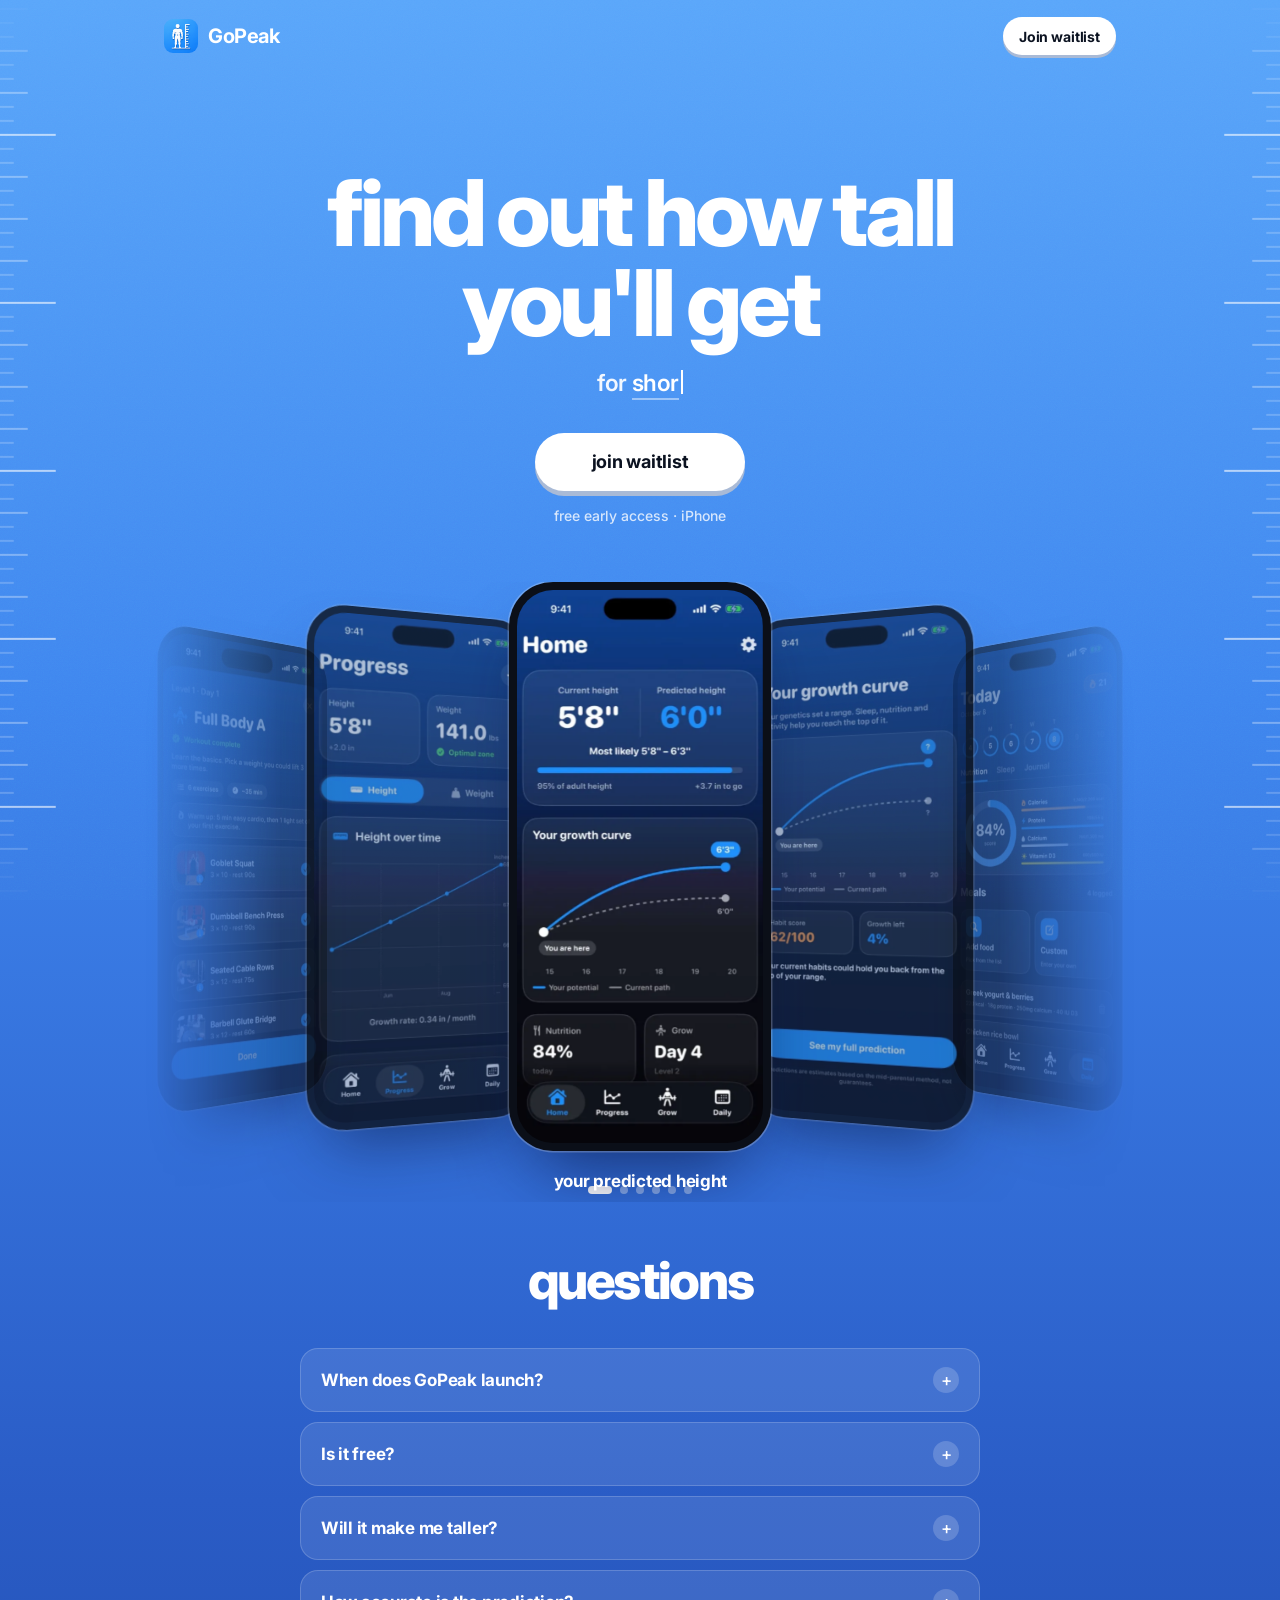
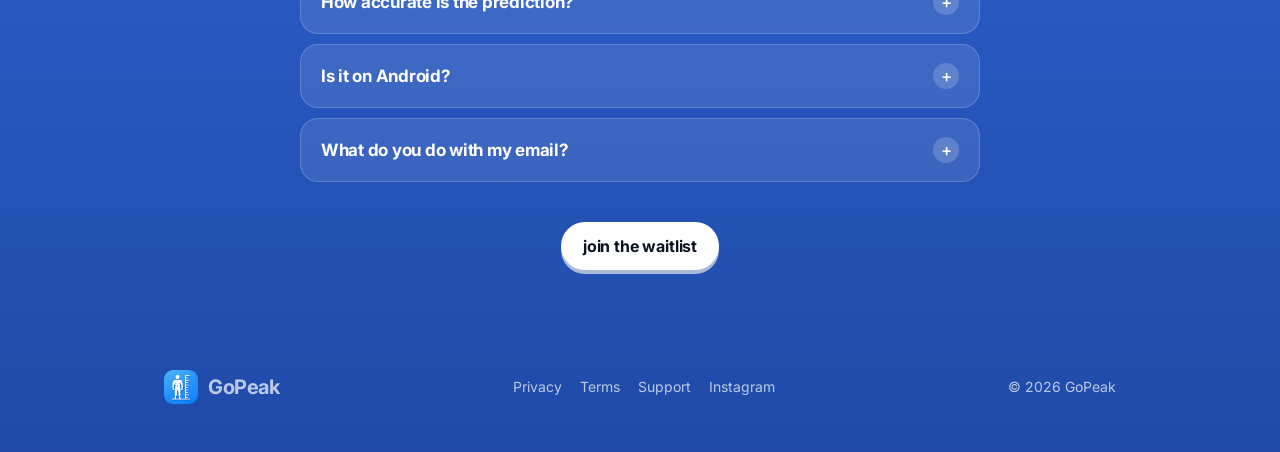
==== index.html @ 67b4acdb "Swipeable 3D screenshot carousel with captions and dots Co-Authored-By: Claude Opus 5.5 <noreply@ant" ====
<!doctype html>
<html lang="en">
<head>
<meta charset="utf-8">
<meta name="viewport" content="width=device-width, initial-scale=1, viewport-fit=cover">
<meta name="theme-color" content="#5aa6fa">
<title>GoPeak Waitlist</title>
<meta name="description" content="Find out how tall you'll get. GoPeak predicts your adult height range and gives you a daily plan to reach the top of it. Join the waitlist.">
<meta property="og:title" content="GoPeak: find out how tall you'll get">
<meta property="og:description" content="GoPeak is almost here. Join the waitlist for free early access on iPhone.">
<meta property="og:image" content="https://blackbargoat.github.io/gopeak-waitlist/og.jpg">
<meta name="twitter:card" content="summary_large_image">
<link rel="icon" href="logo.png">
<link rel="apple-touch-icon" href="logo.png">
<link rel="preconnect" href="https://fonts.googleapis.com">
<link rel="preconnect" href="https://fonts.gstatic.com" crossorigin>
<link href="https://fonts.googleapis.com/css2?family=Inter:wght@400;500;600;700;800&display=swap" rel="stylesheet">
<style>
:root{
  /* SF Pro on Apple devices (same font as the app), Inter everywhere else */
  --font:-apple-system,BlinkMacSystemFont,"SF Pro Display","SF Pro Text",Inter,system-ui,sans-serif;
  --blue-top:#5aa6fa; --blue-mid:#3f86ef; --blue-low:#2a5cc6; --blue-deep:#1f4aa8;
  --ease:cubic-bezier(.16,.8,.24,1);
}
*{box-sizing:border-box;-webkit-tap-highlight-color:transparent}
html{background:var(--blue-deep);scroll-behavior:smooth}
body{margin:0;min-height:100vh;color:#fff;font:17px/1.5 var(--font);-webkit-font-smoothing:antialiased;overflow-x:hidden;
  background:linear-gradient(180deg,var(--blue-top) 0,var(--blue-mid) 700px,var(--blue-low) 1500px,var(--blue-deep) 100%)}
body::before{content:"";position:fixed;inset:0;pointer-events:none;z-index:0;opacity:.07;mix-blend-mode:overlay;
  background-image:url("data:image/svg+xml,%3Csvg xmlns='http://www.w3.org/2000/svg' width='160' height='160'%3E%3Cfilter id='n'%3E%3CfeTurbulence type='fractalNoise' baseFrequency='.85' numOctaves='2' stitchTiles='stitch'/%3E%3C/filter%3E%3Crect width='100%25' height='100%25' filter='url(%23n)'/%3E%3C/svg%3E")}
a{color:inherit;text-decoration:none}
button,input{font:inherit;color:inherit}
img{display:block;max-width:100%}
h1,h2{font-family:var(--font);font-weight:800;letter-spacing:-.045em;margin:0}
.wrap{position:relative;z-index:2;max-width:1000px;margin:0 auto;padding:0 24px}
@media (max-width:640px){.wrap{padding:0 20px}}

/* growth ruler: fixed to the edges, slides up the whole time you're on the page and moves with scroll */
.ruler{position:fixed;top:0;bottom:0;width:110px;pointer-events:none;z-index:1;overflow:hidden;
  -webkit-mask-image:linear-gradient(transparent,#000 10%,#000 90%,transparent);mask-image:linear-gradient(transparent,#000 10%,#000 90%,transparent)}
.ruler.r{right:0}.ruler.l{left:0;transform:scaleX(-1)}
.ruler-track{position:absolute;left:0;right:0;top:0;will-change:transform}
.ruler i{position:absolute;right:0;height:2px;border-radius:2px 0 0 2px;background:rgba(255,255,255,.2);width:14px}
.ruler i.mid{width:28px;background:rgba(255,255,255,.32)}
.ruler i.ft{width:56px;background:rgba(255,255,255,.6)}
@media (max-width:760px){.ruler{width:44px}.ruler.l{display:none}.ruler i.ft{width:34px}.ruler i.mid{width:20px}.ruler i{width:10px}}

/* 3D press buttons (same feel as Velora) */
.btn{display:inline-flex;align-items:center;justify-content:center;height:48px;padding:0 22px;border-radius:999px;border:0;cursor:pointer;
  font:700 16px var(--font);letter-spacing:-.01em;white-space:nowrap;background:#fff;color:#0b1220;box-shadow:0 4px 0 #a9bad6;
  transition:transform .18s var(--ease),box-shadow .18s var(--ease)}
.btn:hover{transform:translateY(-2px);box-shadow:0 6px 0 #a9bad6}
.btn:active{transform:translateY(3px);box-shadow:0 1px 0 #a9bad6}
.btn:disabled{opacity:.75;cursor:default;transform:none}
.btn-sm{height:38px;padding:0 16px;font-size:14px;box-shadow:0 3px 0 #a9bad6}
.btn-sm:hover{box-shadow:0 5px 0 #a9bad6}

nav .wrap{display:flex;align-items:center;justify-content:space-between;height:72px}
.brand{display:flex;align-items:center;gap:10px;font:700 20px var(--font);letter-spacing:-.02em}
.brand img{width:34px;height:34px;border-radius:9px}

/* hero */
.hero{text-align:center;padding:96px 0 0}
@media (max-width:640px){.hero{padding-top:64px}}
.badge{display:inline-flex;align-items:center;gap:8px;padding:7px 14px 7px 11px;border-radius:10px;background:#000;color:#fff;line-height:1.05;text-align:left}
.badge svg{width:17px;height:20px}
.badge small{display:block;font-size:10px;font-weight:500;letter-spacing:.01em;opacity:.85}
.badge b{display:block;font-size:16px;font-weight:600;letter-spacing:-.01em}
.hero h1{font-size:clamp(44px,9vw,92px);line-height:.98;margin:0 auto;max-width:11ch}
/* "tall" grows upward for a moment, then settles back */
.tall{display:inline-block;transform-origin:50% 88%;animation:stretch 4.2s var(--ease) 1s infinite}
@keyframes stretch{
  0%,58%{transform:scaleY(1)}
  66%{transform:scaleY(1.42) scaleX(.94)}
  78%{transform:scaleY(1.42) scaleX(.94)}
  88%{transform:scaleY(.94) scaleX(1.03)}
  94%,100%{transform:scaleY(1)}
}
.typed{height:1.5em;white-space:nowrap;margin:18px auto 0;font-size:clamp(19px,2.6vw,23px);font-weight:600;letter-spacing:-.015em;color:rgba(255,255,255,.92)}
.typed .who{color:#fff;border-bottom:2px solid rgba(255,255,255,.45);padding-bottom:1px}
.typed .caret{display:inline-block;width:2px;height:1.05em;background:#fff;margin-left:2px;vertical-align:-3px;animation:blink 1s step-end infinite}
@keyframes blink{50%{opacity:0}}

/* expanding waitlist pill (Velora style): a 3D button that opens into an email field */
.pill{position:relative;display:flex;align-items:center;width:210px;height:58px;margin:32px auto 0;padding:5px;border-radius:999px;
  background:#fff;box-shadow:0 5px 0 #a9bad6;transition:width .5s var(--ease),background .3s,box-shadow .3s,transform .18s var(--ease)}
.pill:not(.open):hover{transform:translateY(-2px);box-shadow:0 7px 0 #a9bad6}
.pill:not(.open):active{transform:translateY(3px);box-shadow:0 2px 0 #a9bad6}
.pill.open{width:min(420px,100%);background:rgba(255,255,255,.16);box-shadow:inset 0 0 0 1px rgba(255,255,255,.4)}
.pill-label{position:absolute;inset:0;border:0;background:none;border-radius:999px;cursor:pointer;font:700 18px var(--font);letter-spacing:-.015em;color:#0b1220;transition:opacity .15s}
.pill.open .pill-label{opacity:0;pointer-events:none}
.pill-input{flex:1;min-width:0;height:100%;border:0;outline:0;background:transparent;padding:0 8px 0 18px;font-size:16px;color:#fff;opacity:0;pointer-events:none;transition:opacity .25s .2s}
.pill-input::placeholder{color:rgba(255,255,255,.75)}
.pill.open .pill-input{opacity:1;pointer-events:auto}
.pill-go{flex-shrink:0;width:48px;height:48px;border-radius:50%;border:0;cursor:pointer;display:grid;place-items:center;background:#fff;color:#0b1220;box-shadow:0 3px 0 #a9bad6;
  opacity:0;transform:scale(.6);pointer-events:none;transition:opacity .25s .25s,transform .25s .25s}
.pill.open .pill-go{opacity:1;transform:none;pointer-events:auto}
.pill-go:active{transform:translateY(2px);box-shadow:0 1px 0 #a9bad6}
.pill-go:disabled{opacity:.6}
.pill.bad{animation:shake .4s}
@keyframes shake{25%{transform:translateX(-6px)}75%{transform:translateX(6px)}}
.note{margin:14px 0 0;font-size:14px;font-weight:500;color:rgba(255,255,255,.78)}
.done{display:none;align-items:center;gap:12px;max-width:420px;margin:30px auto 0;padding:12px 12px 12px 16px;border-radius:20px;background:#fff;color:#0b1220;text-align:left;box-shadow:0 4px 0 #a9bad6}
.done.show{display:flex;animation:pop .5s var(--ease)}
.done .check{width:34px;height:34px;flex-shrink:0;border-radius:50%;background:#2f78ea;color:#fff;display:grid;place-items:center}
.done b{display:block;font-size:16px;letter-spacing:-.01em}.done span{display:block;color:#5b6475;font-size:13.5px;line-height:1.35}
.done .share{margin-left:auto;background:#2f78ea;color:#fff;box-shadow:0 3px 0 #1b4fa8}
.done .share:hover{box-shadow:0 5px 0 #1b4fa8}
@keyframes pop{from{transform:scale(.94);opacity:0}}

/* screenshot carousel: swipe or drag, auto-rotates, phones turn around a circle */
.carousel{position:relative;margin:56px auto 0;padding-bottom:8px;touch-action:pan-y;user-select:none;-webkit-user-select:none}
.stage{position:relative;height:600px;perspective:1400px;cursor:grab}
.stage.drag{cursor:grabbing}
.slide{position:absolute;left:50%;top:0;margin:0;width:262px;transform-style:preserve-3d;transition:transform .7s var(--ease),opacity .7s var(--ease),filter .7s;will-change:transform}
.stage.drag .slide{transition:none}
.phone{aspect-ratio:1320/2868;border-radius:44px;padding:8px;background:#0b0f18;box-shadow:0 0 0 1.5px rgba(255,255,255,.22),0 40px 70px -25px rgba(8,22,70,.7)}
.phone img{width:100%;height:100%;object-fit:cover;border-radius:36px;pointer-events:none;-webkit-user-drag:none}
figcaption{margin-top:18px;text-align:center;font-weight:700;font-size:17px;letter-spacing:-.015em;opacity:0;transition:opacity .4s}
.slide.on figcaption{opacity:1}
.dots{display:flex;justify-content:center;gap:8px;margin-top:4px}
.dots button{width:8px;height:8px;padding:0;border:0;border-radius:99px;background:rgba(255,255,255,.4);cursor:pointer;transition:width .3s var(--ease),background .3s}
.dots button.on{width:24px;background:#fff}
@media (max-width:640px){
  .carousel{margin-top:44px;margin-left:-20px;margin-right:-20px;overflow:hidden}
  .stage{height:480px}
  .slide{width:206px}
  .phone{border-radius:36px;padding:6px}.phone img{border-radius:30px}
  figcaption{font-size:16px;margin-top:14px}
}
@media (min-width:641px){.carousel{overflow:hidden;-webkit-mask-image:linear-gradient(90deg,transparent,#000 14%,#000 86%,transparent);mask-image:linear-gradient(90deg,transparent,#000 14%,#000 86%,transparent)}}

/* faq */
.faq{padding:40px 0 100px}
.faq h2{font-size:clamp(34px,5vw,52px);text-align:center;margin-bottom:28px}
.faq-list{max-width:680px;margin:0 auto;display:grid;gap:10px}
details{border-radius:18px;background:rgba(255,255,255,.1);border:1px solid rgba(255,255,255,.18);transition:background .2s}
details[open]{background:rgba(255,255,255,.15)}
summary{list-style:none;cursor:pointer;padding:18px 20px;display:flex;justify-content:space-between;align-items:center;gap:16px;font:700 17px var(--font);letter-spacing:-.015em}
summary::-webkit-details-marker{display:none}
summary i{width:26px;height:26px;flex-shrink:0;border-radius:50%;background:rgba(255,255,255,.18);display:grid;place-items:center;transition:transform .3s;font-style:normal;font-weight:500}
details[open] summary i{transform:rotate(45deg)}
details p{margin:0;padding:0 20px 18px;color:rgba(255,255,255,.85);font-size:16px}
details a{text-decoration:underline}
.again{text-align:center;margin-top:40px}

footer{padding:0 0 48px;color:rgba(255,255,255,.7);font-size:14px}
footer .wrap{display:flex;justify-content:space-between;align-items:center;gap:14px;flex-wrap:wrap}
footer .links{display:flex;gap:18px;flex-wrap:wrap}
footer a:hover{color:#fff}
@media (max-width:640px){footer .wrap{justify-content:center;text-align:center}}

@media (prefers-reduced-motion:reduce){*{animation:none!important;transition:none!important}}
.sr{position:absolute;width:1px;height:1px;overflow:hidden;clip:rect(0 0 0 0);white-space:nowrap}
</style>
</head>
<body>
<div class="ruler l" aria-hidden="true"><div class="ruler-track"></div></div>
<div class="ruler r" aria-hidden="true"><div class="ruler-track"></div></div>

<nav>
  <div class="wrap">
    <a class="brand" href="#top"><img src="logo.png" alt="">GoPeak</a>
    <a class="btn btn-sm" href="#top" data-focus>Join waitlist</a>
  </div>
</nav>

<main id="top">
  <header class="hero wrap">
    <h1>find out how <span class="tall">tall</span> you'll get</h1>
    <p class="typed" aria-label="For short kings, late bloomers and anyone who wants to be taller"><span aria-hidden="true">for <span class="who" id="who"></span><span class="caret"></span></span></p>

    <form class="pill" id="heroForm" novalidate>
      <button type="button" class="pill-label" id="pillOpen">join waitlist</button>
      <label class="sr" for="heroEmail">Email</label>
      <input id="heroEmail" class="pill-input" type="email" name="email" placeholder="your email" autocomplete="email" required tabindex="-1">
      <input type="text" name="company" tabindex="-1" autocomplete="off" class="sr" aria-hidden="true">
      <button type="submit" class="pill-go" aria-label="Join waitlist" tabindex="-1"><svg width="18" height="18" viewBox="0 0 20 20" fill="none"><path d="M4 10h12M11 5l5 5-5 5" stroke="currentColor" stroke-width="2" stroke-linecap="round" stroke-linejoin="round"/></svg></button>
    </form>
    <div class="done" id="heroDone"><span class="check"><svg width="16" height="16" viewBox="0 0 12 12" fill="none"><path d="M2 6.5L4.5 9L10 3" stroke="currentColor" stroke-width="1.8" stroke-linecap="round" stroke-linejoin="round"/></svg></span><div><b>You're on the list</b><span data-msg>We'll email you the day it drops.</span></div><button class="btn btn-sm share" data-share>Share</button></div>
    <p class="note" id="note">free early access · iPhone</p>

    <div class="carousel" id="carousel" aria-label="App screenshots, swipe to browse">
      <div class="stage" id="stage">
        <figure class="slide"><div class="phone"><img src="shots/home.webp" alt="GoPeak home: current and predicted height"></div><figcaption>your predicted height</figcaption></figure>
        <figure class="slide"><div class="phone"><img src="shots/curve.webp" alt="GoPeak growth curve" loading="lazy"></div><figcaption>your growth curve</figcaption></figure>
        <figure class="slide"><div class="phone"><img src="shots/daily.webp" alt="GoPeak daily nutrition tracking" loading="lazy"></div><figcaption>daily nutrition + sleep</figcaption></figure>
        <figure class="slide"><div class="phone"><img src="shots/grow.webp" alt="GoPeak 28-day Grow program" loading="lazy"></div><figcaption>28-day grow program</figcaption></figure>
        <figure class="slide"><div class="phone"><img src="shots/workout.webp" alt="GoPeak workout with exercise photos" loading="lazy"></div><figcaption>guided workouts</figcaption></figure>
        <figure class="slide"><div class="phone"><img src="shots/progress.webp" alt="GoPeak progress tracking" loading="lazy"></div><figcaption>track your progress</figcaption></figure>
      </div>
      <div class="dots" id="dots" role="tablist"></div>
    </div>
  </div>
  </header>

  <section class="faq wrap" id="faq">
    <h2>questions</h2>
    <div class="faq-list">
      <details><summary>When does GoPeak launch?<i>+</i></summary><p>Very soon. GoPeak is in final review for the App Store. Everyone on the waitlist gets an email the day it's live.</p></details>
      <details><summary>Is it free?<i>+</i></summary><p>Joining the waitlist is free. The app has a free trial so you can try everything before you pay.</p></details>
      <details><summary>Will it make me taller?<i>+</i></summary><p>No app can make you taller than your genetics. GoPeak shows your realistic range and helps you build the sleep, nutrition and training habits that help you reach the top of it.</p></details>
      <details><summary>How accurate is the prediction?<i>+</i></summary><p>It uses the mid-parental method, the standard starting point doctors use, and shows a range instead of one exact number. It's an estimate, not medical advice.</p></details>
      <details><summary>Is it on Android?<i>+</i></summary><p>iPhone first. Join the waitlist and we'll tell you if Android comes later.</p></details>
      <details><summary>What do you do with my email?<i>+</i></summary><p>We only use it to tell you when GoPeak launches. No spam and we never sell it. See our <a href="https://gopeak-app.netlify.app/privacy">privacy policy</a>.</p></details>
    </div>
    <div class="again"><a class="btn" href="#top" data-focus>join the waitlist</a></div>
  </section>
</main>

<footer>
  <div class="wrap">
    <a class="brand" href="#top"><img src="logo.png" alt="">GoPeak</a>
    <div class="links"><a href="https://gopeak-app.netlify.app/privacy">Privacy</a><a href="https://gopeak-app.netlify.app/terms">Terms</a><a href="https://gopeak-app.netlify.app/">Support</a><a href="https://www.instagram.com/mav.tallteen/" rel="noopener">Instagram</a></div>
    <span>© 2026 GoPeak</span>
  </div>
</footer>

<script>
// Signups go to GoPeak's Supabase "waitlist" table. The public key can only insert and read the total count.
const API = "https://etdbjahwegsmuelcawgf.supabase.co/rest/v1";
const KEY = "sb_publishable_p8exB2dS5lpdz-p1chueJA_n9zRQdnG";
const H = { apikey: KEY, "Content-Type": "application/json" };
const reduce = matchMedia("(prefers-reduced-motion: reduce)").matches;

// Growth ruler: inch ticks, a long line every foot. Slides up on its own and moves with scroll.
const INCH = 14, LOOP = 12 * INCH;
const tracks = [...document.querySelectorAll(".ruler-track")];
tracks.forEach((t) => {
  const n = Math.ceil((screen.height * 1.5 + LOOP * 2) / INCH);
  for (let i = 0; i < n; i++) {
    const tick = document.createElement("i");
    tick.className = i % 12 === 0 ? "ft" : i % 3 === 0 ? "mid" : "";
    tick.style.top = i * INCH + "px";
    t.appendChild(tick);
  }
});
if (!reduce) {
  let drift = 0, last = performance.now();
  (function frame(now) {
    drift += (now - last) * 0.012; last = now;
    const y = -((drift + scrollY * 0.35) % LOOP);
    tracks.forEach((t) => (t.style.transform = `translateY(${y}px)`));
    requestAnimationFrame(frame);
  })(last);
}

// screenshot carousel
(() => {
  const stage = document.getElementById("stage"), slides = [...stage.children], dots = document.getElementById("dots");
  const n = slides.length; let cur = 0, drag = 0, timer;
  slides.forEach((_, i) => { const d = document.createElement("button"); d.setAttribute("aria-label", `Screenshot ${i + 1}`); d.onclick = () => go(i); dots.appendChild(d); });
  function layout() {
    const w = slides[0].offsetWidth, gap = innerWidth < 641 ? w * 0.9 : w * 0.92;
    slides.forEach((el, i) => {
      let o = i - cur; if (o > n / 2) o -= n; if (o < -n / 2) o += n;
      const x = o + drag, ax = Math.abs(x);
      el.style.transform = `translateX(calc(-50% + ${x * gap}px)) translateZ(${-ax * 160}px) rotateY(${-x * 28}deg)`;
      el.style.opacity = ax > 2.2 ? 0 : 1 - ax * 0.22;
      el.style.zIndex = 10 - Math.round(ax * 2);
      el.style.filter = ax > 0.5 ? `brightness(${1 - Math.min(ax, 2) * 0.18})` : "none";
      el.classList.toggle("on", o === 0);
    });
    [...dots.children].forEach((d, i) => d.classList.toggle("on", i === cur));
  }
  function go(i) { cur = (i + n) % n; drag = 0; layout(); restart(); }
  function restart() { clearInterval(timer); if (!reduce) timer = setInterval(() => go(cur + 1), 3200); }
  // swipe / drag
  let x0 = null, y0 = 0, moved = false;
  stage.addEventListener("pointerdown", (e) => { x0 = e.clientX; y0 = e.clientY; moved = false; clearInterval(timer); });
  addEventListener("pointermove", (e) => {
    if (x0 === null) return;
    const dx = e.clientX - x0;
    if (!moved && Math.abs(dx) < 6) return;
    if (!moved && Math.abs(e.clientY - y0) > Math.abs(dx)) { x0 = null; restart(); return; } // vertical scroll, let the page move
    moved = true; stage.classList.add("drag");
    drag = dx / (slides[0].offsetWidth * 0.9); layout();
  });
  const end = () => {
    if (x0 === null) return; x0 = null; stage.classList.remove("drag");
    if (moved) { const step = Math.round(-drag) || (drag < -0.15 ? 1 : drag > 0.15 ? -1 : 0); go(cur + step); } else restart();
  };
  addEventListener("pointerup", end); addEventListener("pointercancel", end);
  slides.forEach((el, i) => el.addEventListener("click", () => { if (!moved && i !== cur) go(i); }));
  addEventListener("resize", layout);
  layout(); restart();
})();

// typing: who it's for
(() => {
  const el = document.getElementById("who");
  const words = ["short kings", "late bloomers", "people who want to be taller", "hoopers", "anyone still growing", "teens tired of guessing"];
  if (reduce) { el.textContent = words[0]; return; }
  let i = 0, j = 0, del = false;
  (function tick() {
    const w = words[i];
    el.textContent = w.slice(0, j);
    if (!del && j === w.length) { del = true; return setTimeout(tick, 1600); }
    if (del && j === 0) { del = false; i = (i + 1) % words.length; return setTimeout(tick, 250); }
    j += del ? -1 : 1;
    setTimeout(tick, del ? 30 : 65);
  })();
})();

let count = null;
async function loadCount() {
  try { const r = await fetch(`${API}/rpc/waitlist_count`, { method: "POST", headers: H, body: "{}" }); if (r.ok) count = await r.json(); } catch {}
  if (typeof count === "number" && count >= 25) document.getElementById("note").textContent = `${count.toLocaleString()} people already on the list`;
}
loadCount();

// any "join" button scrolls up and puts you in the email box
const form = document.getElementById("heroForm"), email = document.getElementById("heroEmail");
function openPill() {
  form.classList.add("open");
  form.querySelectorAll("[tabindex='-1']:not([name=company])").forEach((el) => el.removeAttribute("tabindex"));
  setTimeout(() => email.focus({ preventScroll: true }), 260);
}
document.getElementById("pillOpen").addEventListener("click", openPill);
document.querySelectorAll("[data-focus]").forEach((a) => a.addEventListener("click", (e) => {
  e.preventDefault();
  window.scrollTo({ top: 0, behavior: "smooth" });
  if (form.style.display !== "none") setTimeout(openPill, 450);
}));

const validEmail = (v) => /^[^@\s]+@[^@\s]+\.[^@\s]+$/.test(v.trim());
form.addEventListener("submit", async (e) => {
  e.preventDefault();
  if (form.company.value) return;
  if (!validEmail(email.value)) { form.classList.remove("bad"); void form.offsetWidth; form.classList.add("bad"); email.focus(); return; }
  const btn = form.querySelector(".pill-go"); btn.disabled = true;
  try {
    const r = await fetch(`${API}/waitlist`, { method: "POST", headers: { ...H, Prefer: "return=minimal" }, body: JSON.stringify({ email: email.value.trim().toLowerCase() }) });
    if (!r.ok && r.status !== 409) throw 0;
    await loadCount();
    const done = document.getElementById("heroDone");
    done.querySelector("[data-msg]").textContent = r.status === 409 ? "You were already on it. We'll email you the day it drops."
      : typeof count === "number" && count > 0 ? `You're #${count.toLocaleString()}. We'll email you the day it drops.` : "We'll email you the day it drops.";
    form.style.display = "none"; done.classList.add("show");
  } catch { btn.disabled = false; form.classList.remove("bad"); void form.offsetWidth; form.classList.add("bad"); }
});

document.querySelectorAll("[data-share]").forEach((b) => b.addEventListener("click", async () => {
  const data = { title: "GoPeak", text: "Find out how tall you'll get. Join the GoPeak waitlist:", url: location.origin + location.pathname };
  if (navigator.share) { try { await navigator.share(data); } catch {} return; }
  try { await navigator.clipboard.writeText(data.url); b.textContent = "Copied"; } catch {}
}));
</script>
</body>
</html>
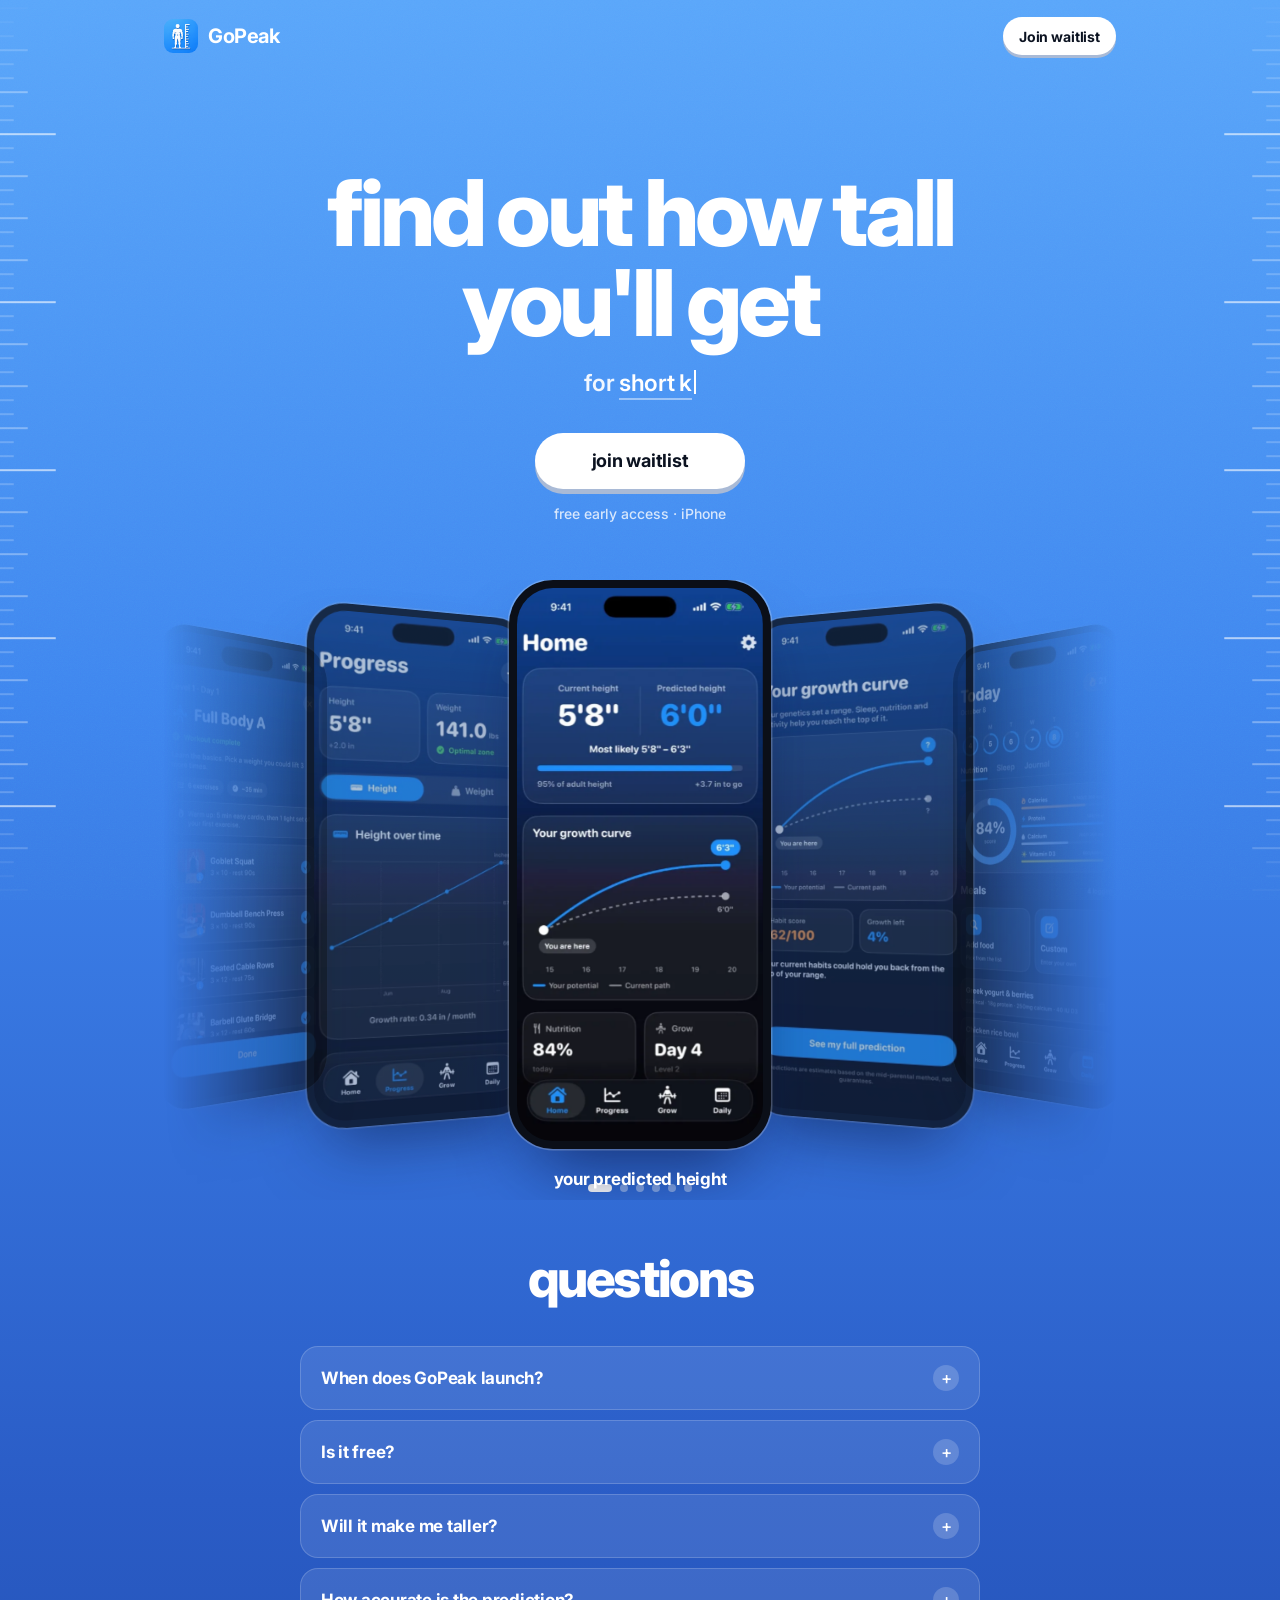
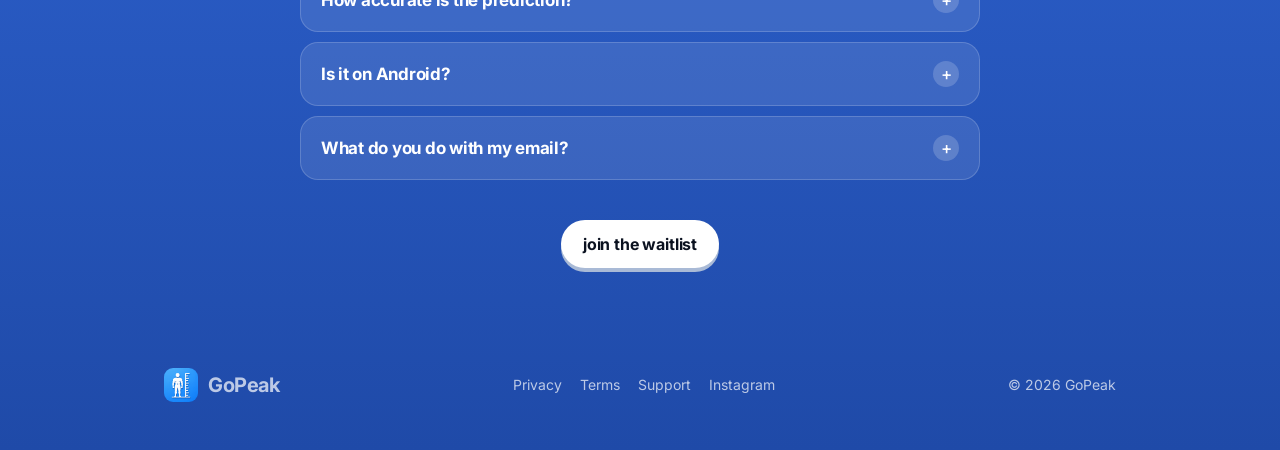
==== commit aa7be43e: "Smaller open pill with side margins; swipe anywhere on the phones Co-Authored-By: Claude Opus 5.5 <n" ====
--- a/index.html
+++ b/index.html
@@ -60,7 +60,7 @@
 .brand img{width:34px;height:34px;border-radius:9px}
 
 /* hero */
-.hero{text-align:center;padding:96px 0 0}
+.hero{text-align:center;padding-top:96px}
 @media (max-width:640px){.hero{padding-top:64px}}
 .badge{display:inline-flex;align-items:center;gap:8px;padding:7px 14px 7px 11px;border-radius:10px;background:#000;color:#fff;line-height:1.05;text-align:left}
 .badge svg{width:17px;height:20px}
@@ -82,17 +82,17 @@
 @keyframes blink{50%{opacity:0}}
 
 /* expanding waitlist pill (Velora style): a 3D button that opens into an email field */
-.pill{position:relative;display:flex;align-items:center;width:210px;height:58px;margin:32px auto 0;padding:5px;border-radius:999px;
+.pill{position:relative;display:flex;align-items:center;width:210px;height:56px;margin:32px auto 0;padding:5px;border-radius:999px;
   background:#fff;box-shadow:0 5px 0 #a9bad6;transition:width .5s var(--ease),background .3s,box-shadow .3s,transform .18s var(--ease)}
 .pill:not(.open):hover{transform:translateY(-2px);box-shadow:0 7px 0 #a9bad6}
 .pill:not(.open):active{transform:translateY(3px);box-shadow:0 2px 0 #a9bad6}
-.pill.open{width:min(420px,100%);background:rgba(255,255,255,.16);box-shadow:inset 0 0 0 1px rgba(255,255,255,.4)}
+.pill.open{width:min(380px,100%);background:rgba(255,255,255,.16);box-shadow:inset 0 0 0 1px rgba(255,255,255,.4)}
 .pill-label{position:absolute;inset:0;border:0;background:none;border-radius:999px;cursor:pointer;font:700 18px var(--font);letter-spacing:-.015em;color:#0b1220;transition:opacity .15s}
 .pill.open .pill-label{opacity:0;pointer-events:none}
 .pill-input{flex:1;min-width:0;height:100%;border:0;outline:0;background:transparent;padding:0 8px 0 18px;font-size:16px;color:#fff;opacity:0;pointer-events:none;transition:opacity .25s .2s}
 .pill-input::placeholder{color:rgba(255,255,255,.75)}
 .pill.open .pill-input{opacity:1;pointer-events:auto}
-.pill-go{flex-shrink:0;width:48px;height:48px;border-radius:50%;border:0;cursor:pointer;display:grid;place-items:center;background:#fff;color:#0b1220;box-shadow:0 3px 0 #a9bad6;
+.pill-go{flex-shrink:0;width:46px;height:46px;border-radius:50%;border:0;cursor:pointer;display:grid;place-items:center;background:#fff;color:#0b1220;box-shadow:0 3px 0 #a9bad6;
   opacity:0;transform:scale(.6);pointer-events:none;transition:opacity .25s .25s,transform .25s .25s}
 .pill.open .pill-go{opacity:1;transform:none;pointer-events:auto}
 .pill-go:active{transform:translateY(2px);box-shadow:0 1px 0 #a9bad6}
@@ -112,7 +112,7 @@
 .carousel{position:relative;margin:56px auto 0;padding-bottom:8px;touch-action:pan-y;user-select:none;-webkit-user-select:none}
 .stage{position:relative;height:600px;perspective:1400px;cursor:grab}
 .stage.drag{cursor:grabbing}
-.slide{position:absolute;left:50%;top:0;margin:0;width:262px;transform-style:preserve-3d;transition:transform .7s var(--ease),opacity .7s var(--ease),filter .7s;will-change:transform}
+.slide{position:absolute;left:50%;top:0;margin:0;touch-action:pan-y;width:262px;transform-style:preserve-3d;transition:transform .7s var(--ease),opacity .7s var(--ease),filter .7s;will-change:transform}
 .stage.drag .slide{transition:none}
 .phone{aspect-ratio:1320/2868;border-radius:44px;padding:8px;background:#0b0f18;box-shadow:0 0 0 1.5px rgba(255,255,255,.22),0 40px 70px -25px rgba(8,22,70,.7)}
 .phone img{width:100%;height:100%;object-fit:cover;border-radius:36px;pointer-events:none;-webkit-user-drag:none}
@@ -265,22 +265,31 @@
   }
   function go(i) { cur = (i + n) % n; drag = 0; layout(); restart(); }
   function restart() { clearInterval(timer); if (!reduce) timer = setInterval(() => go(cur + 1), 3200); }
-  // swipe / drag
-  let x0 = null, y0 = 0, moved = false;
-  stage.addEventListener("pointerdown", (e) => { x0 = e.clientX; y0 = e.clientY; moved = false; clearInterval(timer); });
-  addEventListener("pointermove", (e) => {
+  // swipe (touch) and drag (mouse) anywhere on the phones
+  let x0 = null, y0 = 0, moved = false, locked = false;
+  const startAt = (x, y) => { x0 = x; y0 = y; moved = false; locked = false; clearInterval(timer); };
+  const moveTo = (x, y, e) => {
     if (x0 === null) return;
-    const dx = e.clientX - x0;
-    if (!moved && Math.abs(dx) < 6) return;
-    if (!moved && Math.abs(e.clientY - y0) > Math.abs(dx)) { x0 = null; restart(); return; } // vertical scroll, let the page move
+    const dx = x - x0, dy = y - y0;
+    if (!moved && !locked) {
+      if (Math.abs(dx) < 6 && Math.abs(dy) < 6) return;
+      if (Math.abs(dy) > Math.abs(dx)) { x0 = null; restart(); return; } // vertical: let the page scroll
+      locked = true;
+    }
+    if (e && e.cancelable) e.preventDefault(); // horizontal: the carousel owns this gesture
     moved = true; stage.classList.add("drag");
     drag = dx / (slides[0].offsetWidth * 0.9); layout();
-  });
+  };
   const end = () => {
     if (x0 === null) return; x0 = null; stage.classList.remove("drag");
-    if (moved) { const step = Math.round(-drag) || (drag < -0.15 ? 1 : drag > 0.15 ? -1 : 0); go(cur + step); } else restart();
+    if (moved) { const step = Math.round(-drag) || (drag < -0.12 ? 1 : drag > 0.12 ? -1 : 0); go(cur + step); } else restart();
   };
-  addEventListener("pointerup", end); addEventListener("pointercancel", end);
+  stage.addEventListener("touchstart", (e) => startAt(e.touches[0].clientX, e.touches[0].clientY), { passive: true });
+  stage.addEventListener("touchmove", (e) => moveTo(e.touches[0].clientX, e.touches[0].clientY, e), { passive: false });
+  stage.addEventListener("touchend", end); stage.addEventListener("touchcancel", end);
+  stage.addEventListener("pointerdown", (e) => { if (e.pointerType === "mouse") startAt(e.clientX, e.clientY); });
+  addEventListener("pointermove", (e) => { if (e.pointerType === "mouse") moveTo(e.clientX, e.clientY); });
+  addEventListener("pointerup", (e) => { if (e.pointerType === "mouse") end(); });
   slides.forEach((el, i) => el.addEventListener("click", () => { if (!moved && i !== cur) go(i); }));
   addEventListener("resize", layout);
   layout(); restart();
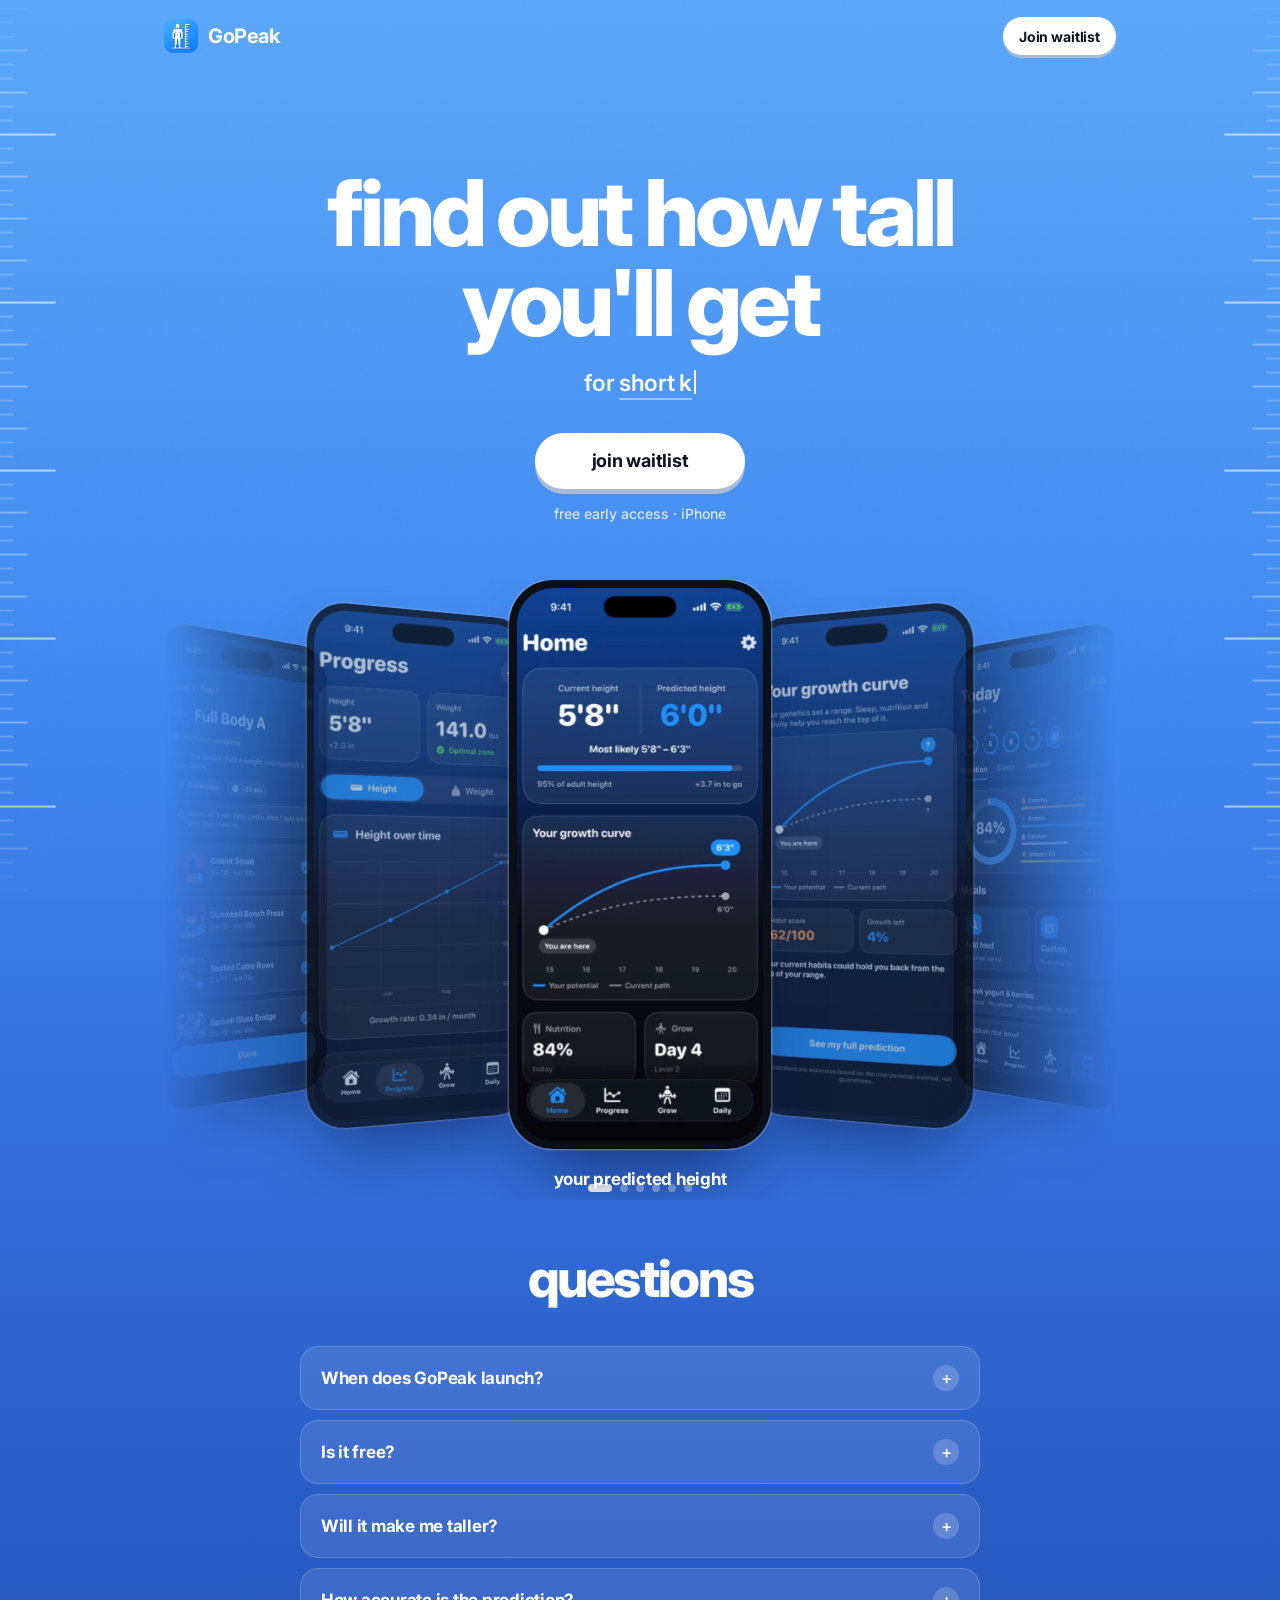
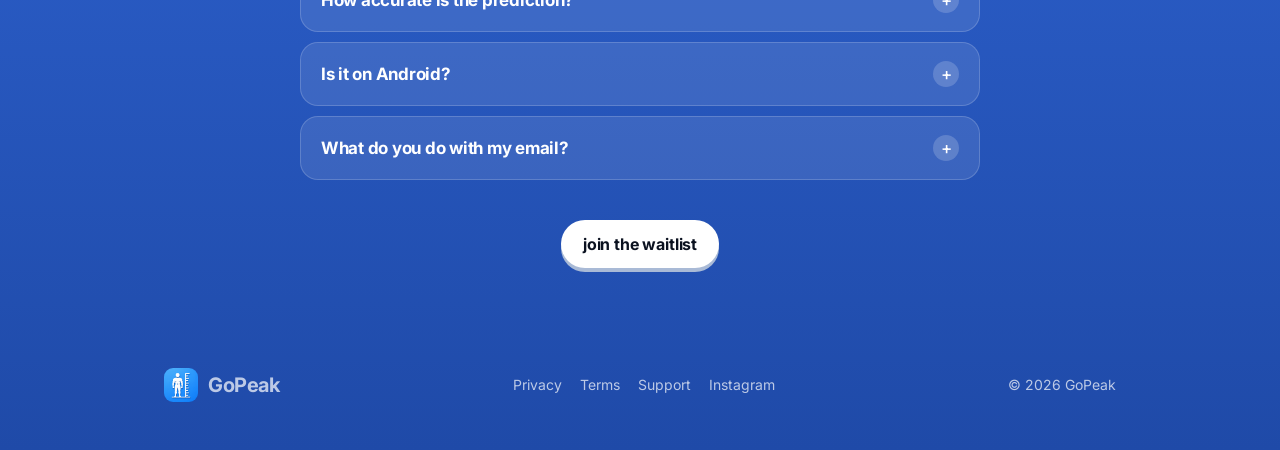
==== commit 522031db: "Anonymous visit/tap/signup tracking for the dashboard Co-Authored-By: Claude Opus 5.5 <noreply@anthr" ====
--- a/index.html
+++ b/index.html
@@ -311,6 +311,23 @@
   })();
 })();
 
+// Anonymous analytics for the dashboard: a visit, a tap on "join waitlist", a signup. No emails or IPs are stored with these.
+function source() {
+  const ua = navigator.userAgent, q = new URLSearchParams(location.search).get("ref");
+  if (q) return q.slice(0, 40);
+  if (/Instagram/i.test(ua)) return "instagram";
+  if (/musical_ly|TikTok|BytedanceWebview/i.test(ua)) return "tiktok";
+  try { if (document.referrer) return new URL(document.referrer).hostname.replace(/^www\./, "").slice(0, 40); } catch {}
+  return "direct";
+}
+const logged = new Set();
+function track(kind) {
+  if (logged.has(kind) || /^(localhost|127\.)/.test(location.hostname)) return;
+  logged.add(kind);
+  fetch(`${API}/site_events`, { method: "POST", keepalive: true, headers: { ...H, Prefer: "return=minimal" }, body: JSON.stringify({ kind, ref: source() }) }).catch(() => {});
+}
+track("view");
+
 let count = null;
 async function loadCount() {
   try { const r = await fetch(`${API}/rpc/waitlist_count`, { method: "POST", headers: H, body: "{}" }); if (r.ok) count = await r.json(); } catch {}
@@ -321,6 +338,7 @@
 // any "join" button scrolls up and puts you in the email box
 const form = document.getElementById("heroForm"), email = document.getElementById("heroEmail");
 function openPill() {
+  track("open");
   form.classList.add("open");
   form.querySelectorAll("[tabindex='-1']:not([name=company])").forEach((el) => el.removeAttribute("tabindex"));
   setTimeout(() => email.focus({ preventScroll: true }), 260);
@@ -342,6 +360,7 @@
     const r = await fetch(`${API}/waitlist`, { method: "POST", headers: { ...H, Prefer: "return=minimal" }, body: JSON.stringify({ email: email.value.trim().toLowerCase() }) });
     if (!r.ok && r.status !== 409) throw 0;
     await loadCount();
+    if (r.ok) track("signup");
     const done = document.getElementById("heroDone");
     done.querySelector("[data-msg]").textContent = r.status === 409 ? "You were already on it. We'll email you the day it drops."
       : typeof count === "number" && count > 0 ? `You're #${count.toLocaleString()}. We'll email you the day it drops.` : "We'll email you the day it drops.";
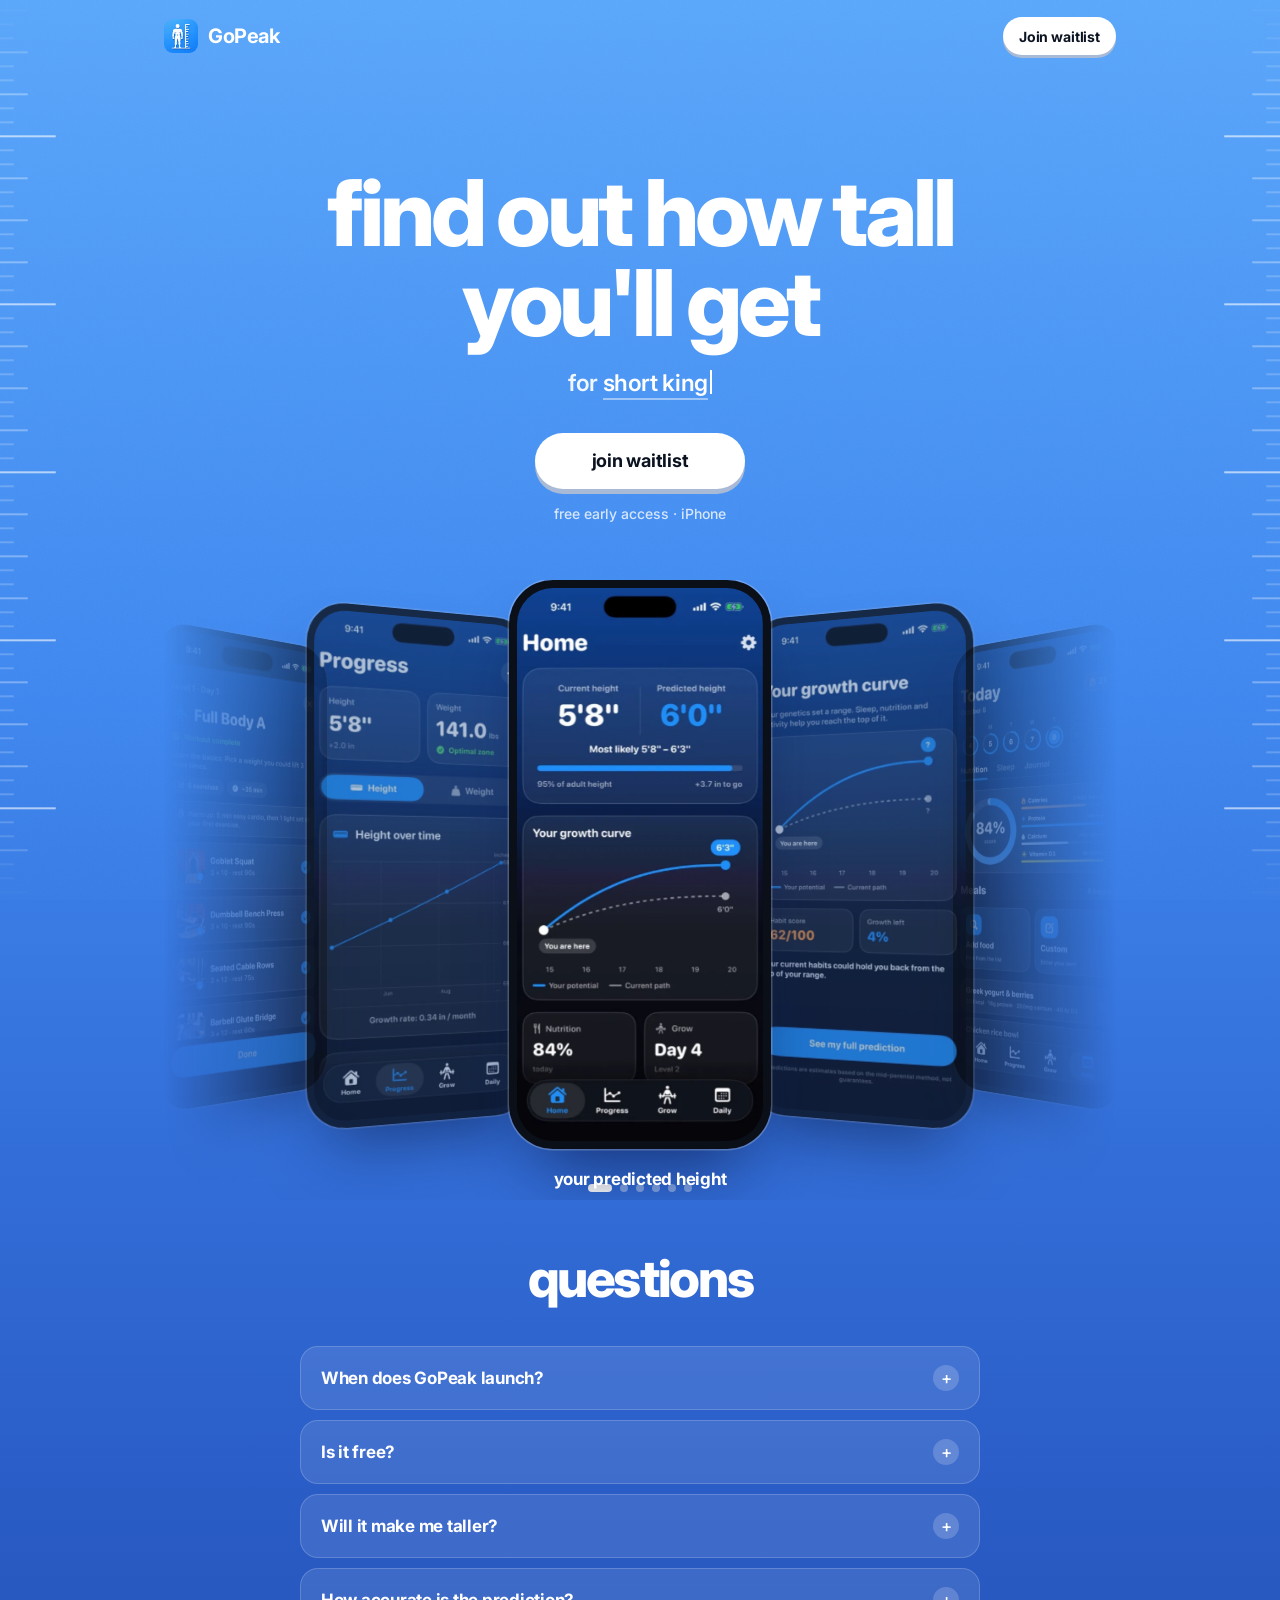
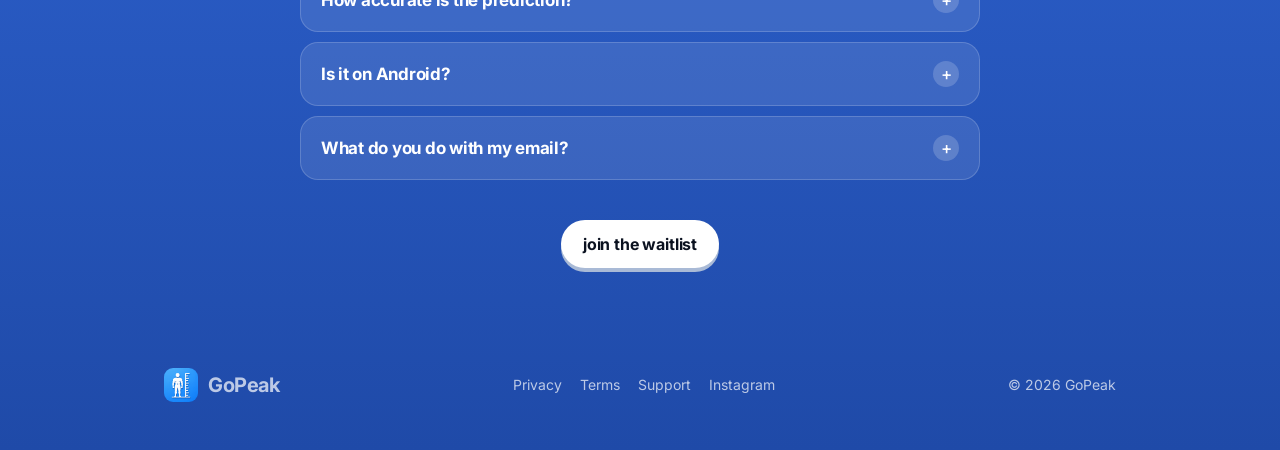
==== commit e4664660: "Use getgopeak.com for the share image Co-Authored-By: Claude Opus 5.5 <noreply@anthropic.com> Claude" ====
--- a/index.html
+++ b/index.html
@@ -8,7 +8,7 @@
 <meta name="description" content="Find out how tall you'll get. GoPeak predicts your adult height range and gives you a daily plan to reach the top of it. Join the waitlist.">
 <meta property="og:title" content="GoPeak: find out how tall you'll get">
 <meta property="og:description" content="GoPeak is almost here. Join the waitlist for free early access on iPhone.">
-<meta property="og:image" content="https://blackbargoat.github.io/gopeak-waitlist/og.jpg">
+<meta property="og:image" content="https://getgopeak.com/og.jpg">
 <meta name="twitter:card" content="summary_large_image">
 <link rel="icon" href="logo.png">
 <link rel="apple-touch-icon" href="logo.png">
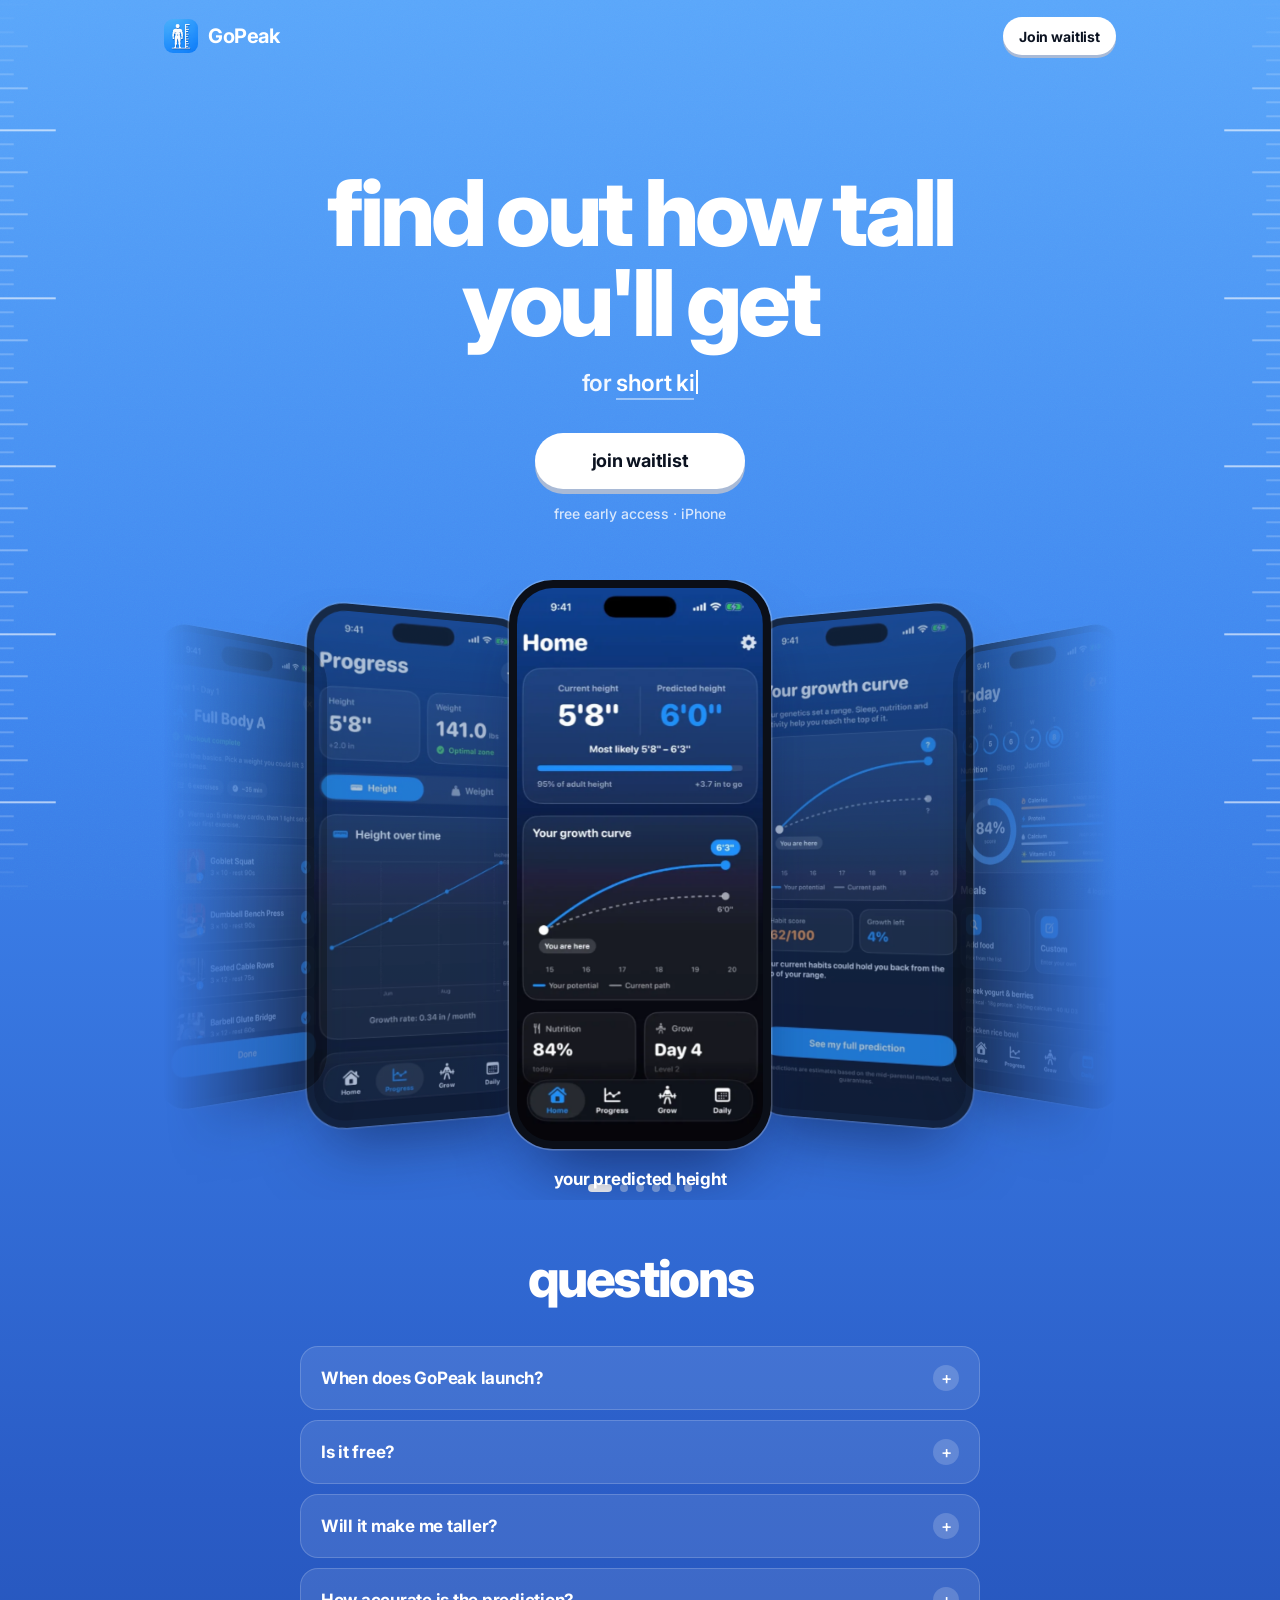
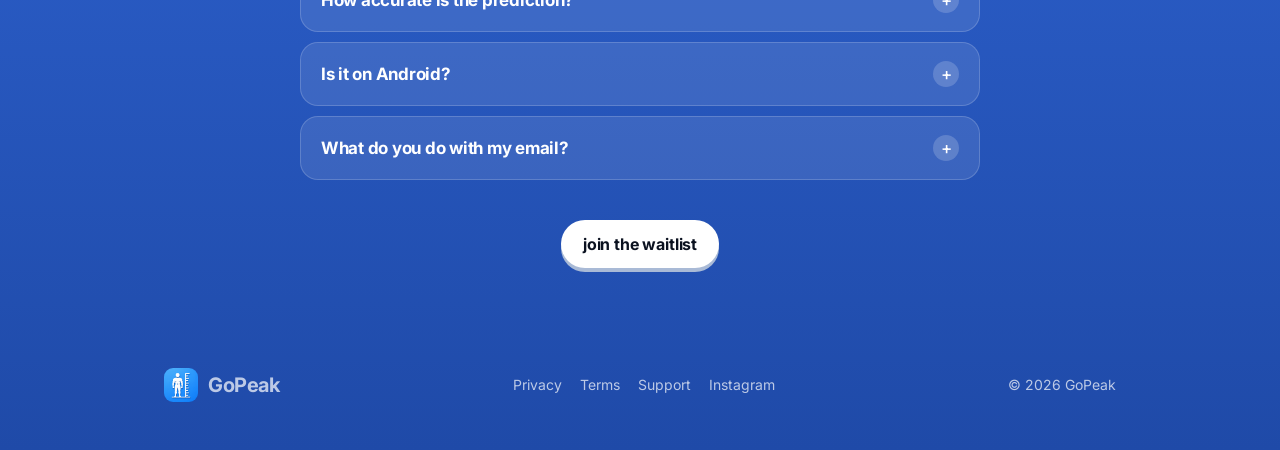
==== commit 84ca1dc5: "Status bar area matches the top of the page Co-Authored-By: Claude Opus 5.5 <noreply@anthropic.com> " ====
--- a/index.html
+++ b/index.html
@@ -23,7 +23,7 @@
   --ease:cubic-bezier(.16,.8,.24,1);
 }
 *{box-sizing:border-box;-webkit-tap-highlight-color:transparent}
-html{background:var(--blue-deep);scroll-behavior:smooth}
+html{background:var(--blue-top);scroll-behavior:smooth}
 body{margin:0;min-height:100vh;color:#fff;font:17px/1.5 var(--font);-webkit-font-smoothing:antialiased;overflow-x:hidden;
   background:linear-gradient(180deg,var(--blue-top) 0,var(--blue-mid) 700px,var(--blue-low) 1500px,var(--blue-deep) 100%)}
 body::before{content:"";position:fixed;inset:0;pointer-events:none;z-index:0;opacity:.07;mix-blend-mode:overlay;
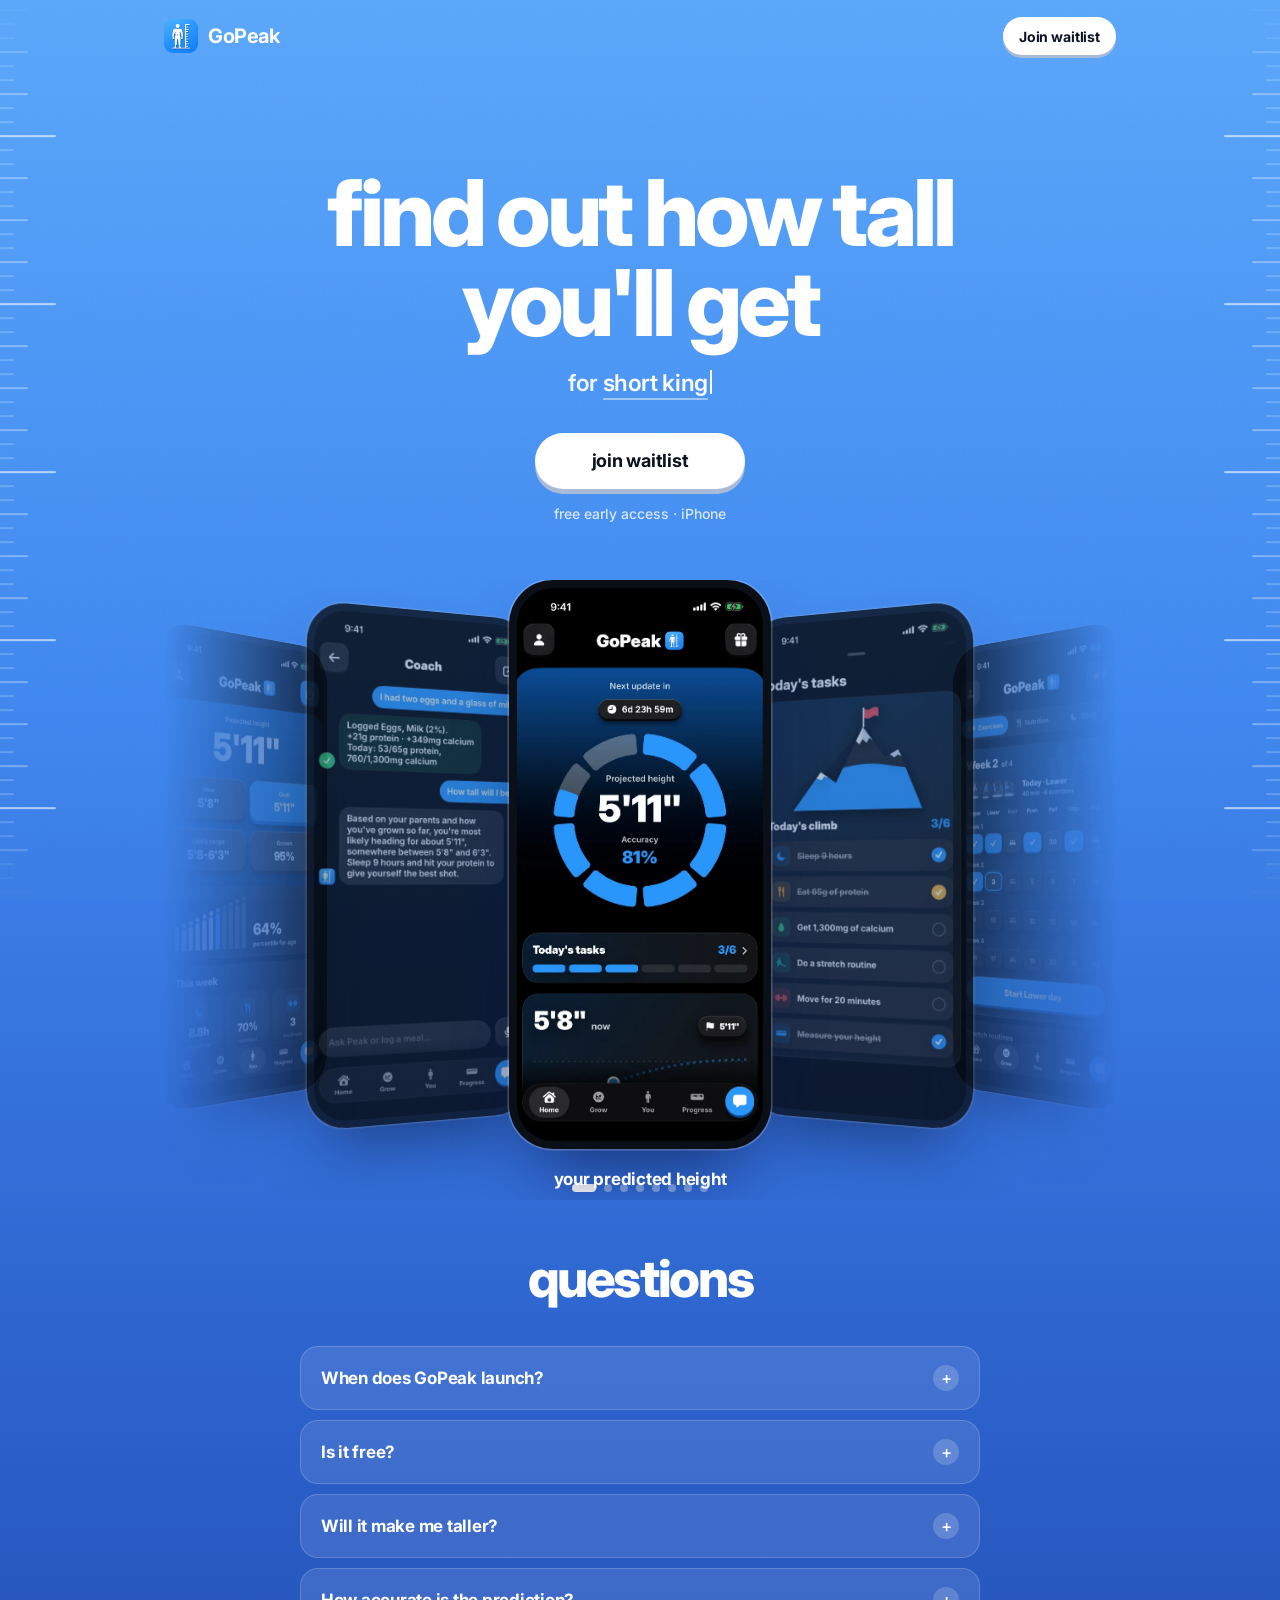
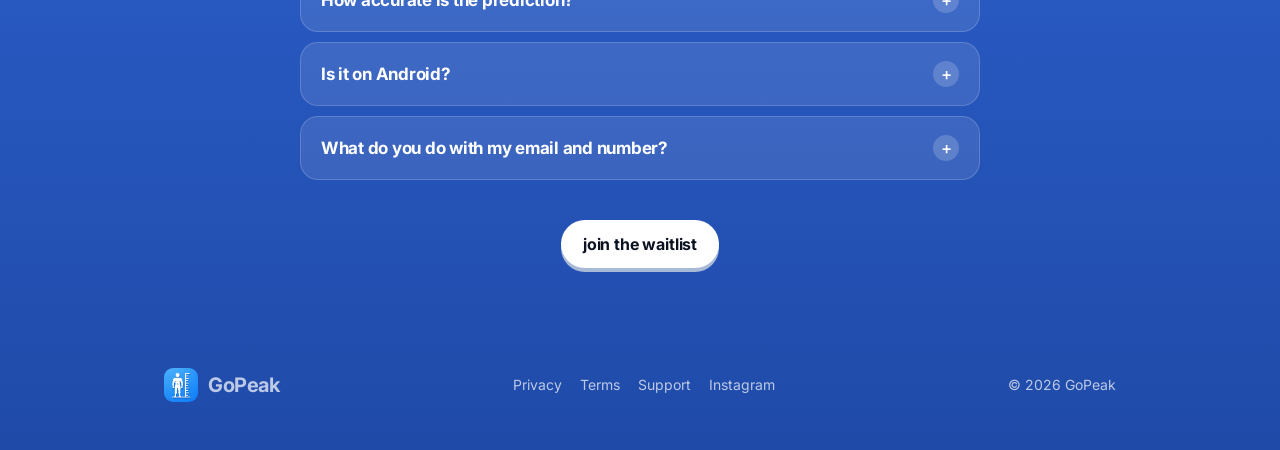
==== commit 56ec311c: "Waitlist: optional phone step after email, carousel uses current app screens Co-Authored-By: Claude " ====
--- a/index.html
+++ b/index.html
@@ -99,6 +99,12 @@
 .pill-go:disabled{opacity:.6}
 .pill.bad{animation:shake .4s}
 @keyframes shake{25%{transform:translateX(-6px)}75%{transform:translateX(6px)}}
+.ask{display:none;margin:14px 0 0;font-size:16px;font-weight:600}
+.ask.show{display:block}
+.skip{display:none;margin:12px auto 0;padding:4px 10px;border:0;background:none;cursor:pointer;font:600 15px var(--font);color:#fff;text-decoration:underline;text-underline-offset:3px}
+.skip.show{display:block}
+.legal{display:none;max-width:380px;margin:10px auto 0;font-size:12px;line-height:1.4;color:rgba(255,255,255,.85)}
+.legal.show{display:block}
 .note{margin:14px 0 0;font-size:14px;font-weight:500;color:rgba(255,255,255,.78)}
 .done{display:none;align-items:center;gap:12px;max-width:420px;margin:30px auto 0;padding:12px 12px 12px 16px;border-radius:20px;background:#fff;color:#0b1220;text-align:left;box-shadow:0 4px 0 #a9bad6}
 .done.show{display:flex;animation:pop .5s var(--ease)}
@@ -178,16 +184,21 @@
       <button type="submit" class="pill-go" aria-label="Join waitlist" tabindex="-1"><svg width="18" height="18" viewBox="0 0 20 20" fill="none"><path d="M4 10h12M11 5l5 5-5 5" stroke="currentColor" stroke-width="2" stroke-linecap="round" stroke-linejoin="round"/></svg></button>
     </form>
     <div class="done" id="heroDone"><span class="check"><svg width="16" height="16" viewBox="0 0 12 12" fill="none"><path d="M2 6.5L4.5 9L10 3" stroke="currentColor" stroke-width="1.8" stroke-linecap="round" stroke-linejoin="round"/></svg></span><div><b>You're on the list</b><span data-msg>We'll email you the day it drops.</span></div><button class="btn btn-sm share" data-share>Share</button></div>
+    <p class="ask" id="ask">saved. want a text the day it drops too?</p>
+    <button type="button" class="skip" id="skip">skip, email is fine</button>
+    <p class="legal" id="legal">Add your number to get one text when GoPeak launches. Msg and data rates may apply. Reply STOP to opt out.</p>
     <p class="note" id="note">free early access · iPhone</p>
 
     <div class="carousel" id="carousel" aria-label="App screenshots, swipe to browse">
       <div class="stage" id="stage">
-        <figure class="slide"><div class="phone"><img src="shots/home.webp" alt="GoPeak home: current and predicted height"></div><figcaption>your predicted height</figcaption></figure>
-        <figure class="slide"><div class="phone"><img src="shots/curve.webp" alt="GoPeak growth curve" loading="lazy"></div><figcaption>your growth curve</figcaption></figure>
-        <figure class="slide"><div class="phone"><img src="shots/daily.webp" alt="GoPeak daily nutrition tracking" loading="lazy"></div><figcaption>daily nutrition + sleep</figcaption></figure>
-        <figure class="slide"><div class="phone"><img src="shots/grow.webp" alt="GoPeak 28-day Grow program" loading="lazy"></div><figcaption>28-day grow program</figcaption></figure>
-        <figure class="slide"><div class="phone"><img src="shots/workout.webp" alt="GoPeak workout with exercise photos" loading="lazy"></div><figcaption>guided workouts</figcaption></figure>
-        <figure class="slide"><div class="phone"><img src="shots/progress.webp" alt="GoPeak progress tracking" loading="lazy"></div><figcaption>track your progress</figcaption></figure>
+        <figure class="slide"><div class="phone"><img src="shots/v2-home.webp" alt="GoPeak home: projected height and accuracy ring"></div><figcaption>your predicted height</figcaption></figure>
+        <figure class="slide"><div class="phone"><img src="shots/v2-tasks.webp" alt="GoPeak today's tasks checklist" loading="lazy"></div><figcaption>daily tasks to grow</figcaption></figure>
+        <figure class="slide"><div class="phone"><img src="shots/v2-exercises.webp" alt="GoPeak 4-week gym program calendar" loading="lazy"></div><figcaption>4-week gym program</figcaption></figure>
+        <figure class="slide"><div class="phone"><img src="shots/v2-workout.webp" alt="GoPeak workout with sets, reps and rest timer" loading="lazy"></div><figcaption>log every set</figcaption></figure>
+        <figure class="slide"><div class="phone"><img src="shots/v2-nutrition.webp" alt="GoPeak nutrition: calories, protein and calcium" loading="lazy"></div><figcaption>nutrition goals</figcaption></figure>
+        <figure class="slide"><div class="phone"><img src="shots/v2-sleep.webp" alt="GoPeak sleep tracking with weekly chart" loading="lazy"></div><figcaption>sleep tracking</figcaption></figure>
+        <figure class="slide"><div class="phone"><img src="shots/v2-you.webp" alt="GoPeak stats: projected height, goal and percentile" loading="lazy"></div><figcaption>your stats</figcaption></figure>
+        <figure class="slide"><div class="phone"><img src="shots/v2-coach.webp" alt="GoPeak AI coach logging a meal" loading="lazy"></div><figcaption>ai coach</figcaption></figure>
       </div>
       <div class="dots" id="dots" role="tablist"></div>
     </div>
@@ -202,7 +213,7 @@
       <details><summary>Will it make me taller?<i>+</i></summary><p>No app can make you taller than your genetics. GoPeak shows your realistic range and helps you build the sleep, nutrition and training habits that help you reach the top of it.</p></details>
       <details><summary>How accurate is the prediction?<i>+</i></summary><p>It uses the mid-parental method, the standard starting point doctors use, and shows a range instead of one exact number. It's an estimate, not medical advice.</p></details>
       <details><summary>Is it on Android?<i>+</i></summary><p>iPhone first. Join the waitlist and we'll tell you if Android comes later.</p></details>
-      <details><summary>What do you do with my email?<i>+</i></summary><p>We only use it to tell you when GoPeak launches. No spam and we never sell it. See our <a href="https://gopeak-app.netlify.app/privacy">privacy policy</a>.</p></details>
+      <details><summary>What do you do with my email and number?<i>+</i></summary><p>We only use them to tell you when GoPeak launches. Your phone number is optional. No spam and we never sell either one. See our <a href="https://gopeak-app.netlify.app/privacy">privacy policy</a>.</p></details>
     </div>
     <div class="again"><a class="btn" href="#top" data-focus>join the waitlist</a></div>
   </section>
@@ -221,6 +232,8 @@
 const API = "https://etdbjahwegsmuelcawgf.supabase.co/rest/v1";
 const KEY = "sb_publishable_p8exB2dS5lpdz-p1chueJA_n9zRQdnG";
 const H = { apikey: KEY, "Content-Type": "application/json" };
+// On localhost nothing is sent to Supabase: signups are faked so testing never touches the real list.
+const LOCAL = /^(localhost|127\.)/.test(location.hostname);
 const reduce = matchMedia("(prefers-reduced-motion: reduce)").matches;
 
 // Growth ruler: inch ticks, a long line every foot. Slides up on its own and moves with scroll.
@@ -331,7 +344,7 @@
 let count = null;
 async function loadCount() {
   try { const r = await fetch(`${API}/rpc/waitlist_count`, { method: "POST", headers: H, body: "{}" }); if (r.ok) count = await r.json(); } catch {}
-  if (typeof count === "number" && count >= 25) document.getElementById("note").textContent = `${count.toLocaleString()} people already on the list`;
+  if (step !== "phone" && typeof count === "number" && count >= 25) document.getElementById("note").textContent = `${count.toLocaleString()} people already on the list`;
 }
 loadCount();
 
@@ -351,21 +364,83 @@
 }));
 
 const validEmail = (v) => /^[^@\s]+@[^@\s]+\.[^@\s]+$/.test(v.trim());
+// phone: keep digits, US numbers get +1, otherwise need a leading + and 8 to 15 digits
+function cleanPhone(v) {
+  const plus = v.trim().startsWith("+"), d = v.replace(/\D/g, "");
+  if (!plus && d.length === 10) return "+1" + d;
+  if (!plus && d.length === 11 && d[0] === "1") return "+" + d;
+  if (plus && d.length >= 8 && d.length <= 15) return "+" + d;
+  return null;
+}
+// pretty US formatting while typing: (555) 123-4567
+function formatPhone(v) {
+  if (v.trim().startsWith("+")) return v;
+  const d = v.replace(/\D/g, "").slice(0, 10);
+  if (d.length < 4) return d;
+  if (d.length < 7) return `(${d.slice(0, 3)}) ${d.slice(3)}`;
+  return `(${d.slice(0, 3)}) ${d.slice(3, 6)}-${d.slice(6)}`;
+}
+const shake = () => { form.classList.remove("bad"); void form.offsetWidth; form.classList.add("bad"); };
+const skip = document.getElementById("skip"), legal = document.getElementById("legal"), note = document.getElementById("note");
+var step = "email", savedEmail = "", wasOnList = false;
+
+async function post(path, body) {
+  if (LOCAL) { await new Promise((r) => setTimeout(r, 400)); return { ok: true, status: 201 }; }
+  return fetch(`${API}/${path}`, { method: "POST", headers: { ...H, Prefer: "return=minimal" }, body: JSON.stringify(body) });
+}
+
+function finish(withPhone) {
+  const done = document.getElementById("heroDone"), how = withPhone ? "text and email you" : "email you";
+  done.querySelector("[data-msg]").textContent = wasOnList ? `You were already on it. We'll ${how} the day it drops.`
+    : typeof count === "number" && count > 0 ? `You're #${count.toLocaleString()}. We'll ${how} the day it drops.` : `We'll ${how} the day it drops.`;
+  form.style.display = "none"; skip.classList.remove("show"); document.getElementById("ask").classList.remove("show");
+  note.style.display = ""; legal.classList.remove("show");
+  note.textContent = "free early access · iPhone"; loadCount();
+  done.classList.add("show");
+}
+
+// step 2: the same pill turns into an optional phone field
+function askPhone() {
+  step = "phone";
+  email.value = ""; email.type = "tel"; email.name = "phone"; email.placeholder = "phone number (optional)";
+  email.setAttribute("autocomplete", "tel"); email.setAttribute("inputmode", "tel");
+  form.querySelector("label").textContent = "Phone number";
+  form.querySelector(".pill-go").setAttribute("aria-label", "Add phone number");
+  form.querySelector(".pill-go").disabled = false;
+  note.style.display = "none"; document.getElementById("ask").classList.add("show");
+  skip.classList.add("show"); legal.classList.add("show");
+  setTimeout(() => email.focus({ preventScroll: true }), 50);
+}
+email.addEventListener("input", () => { if (step === "phone") email.value = formatPhone(email.value); });
+skip.addEventListener("click", () => finish(false));
+
 form.addEventListener("submit", async (e) => {
   e.preventDefault();
   if (form.company.value) return;
-  if (!validEmail(email.value)) { form.classList.remove("bad"); void form.offsetWidth; form.classList.add("bad"); email.focus(); return; }
-  const btn = form.querySelector(".pill-go"); btn.disabled = true;
+  const btn = form.querySelector(".pill-go");
+  if (step === "email") {
+    if (!validEmail(email.value)) { shake(); email.focus(); return; }
+    btn.disabled = true;
+    try {
+      savedEmail = email.value.trim().toLowerCase();
+      const r = await post("waitlist", { email: savedEmail });
+      if (!r.ok && r.status !== 409) throw 0;
+      wasOnList = r.status === 409;
+      if (r.ok) track("signup");
+      await loadCount();
+      askPhone();
+    } catch { btn.disabled = false; shake(); }
+    return;
+  }
+  const phone = cleanPhone(email.value);
+  if (!phone) { shake(); email.focus(); return; }
+  btn.disabled = true;
   try {
-    const r = await fetch(`${API}/waitlist`, { method: "POST", headers: { ...H, Prefer: "return=minimal" }, body: JSON.stringify({ email: email.value.trim().toLowerCase() }) });
-    if (!r.ok && r.status !== 409) throw 0;
-    await loadCount();
-    if (r.ok) track("signup");
-    const done = document.getElementById("heroDone");
-    done.querySelector("[data-msg]").textContent = r.status === 409 ? "You were already on it. We'll email you the day it drops."
-      : typeof count === "number" && count > 0 ? `You're #${count.toLocaleString()}. We'll email you the day it drops.` : "We'll email you the day it drops.";
-    form.style.display = "none"; done.classList.add("show");
-  } catch { btn.disabled = false; form.classList.remove("bad"); void form.offsetWidth; form.classList.add("bad"); }
+    const r = await post("rpc/waitlist_add_phone", { p_email: savedEmail, p_phone: phone });
+    if (!r.ok) throw 0;
+    track("phone");
+    finish(true);
+  } catch { btn.disabled = false; shake(); }
 });
 
 document.querySelectorAll("[data-share]").forEach((b) => b.addEventListener("click", async () => {
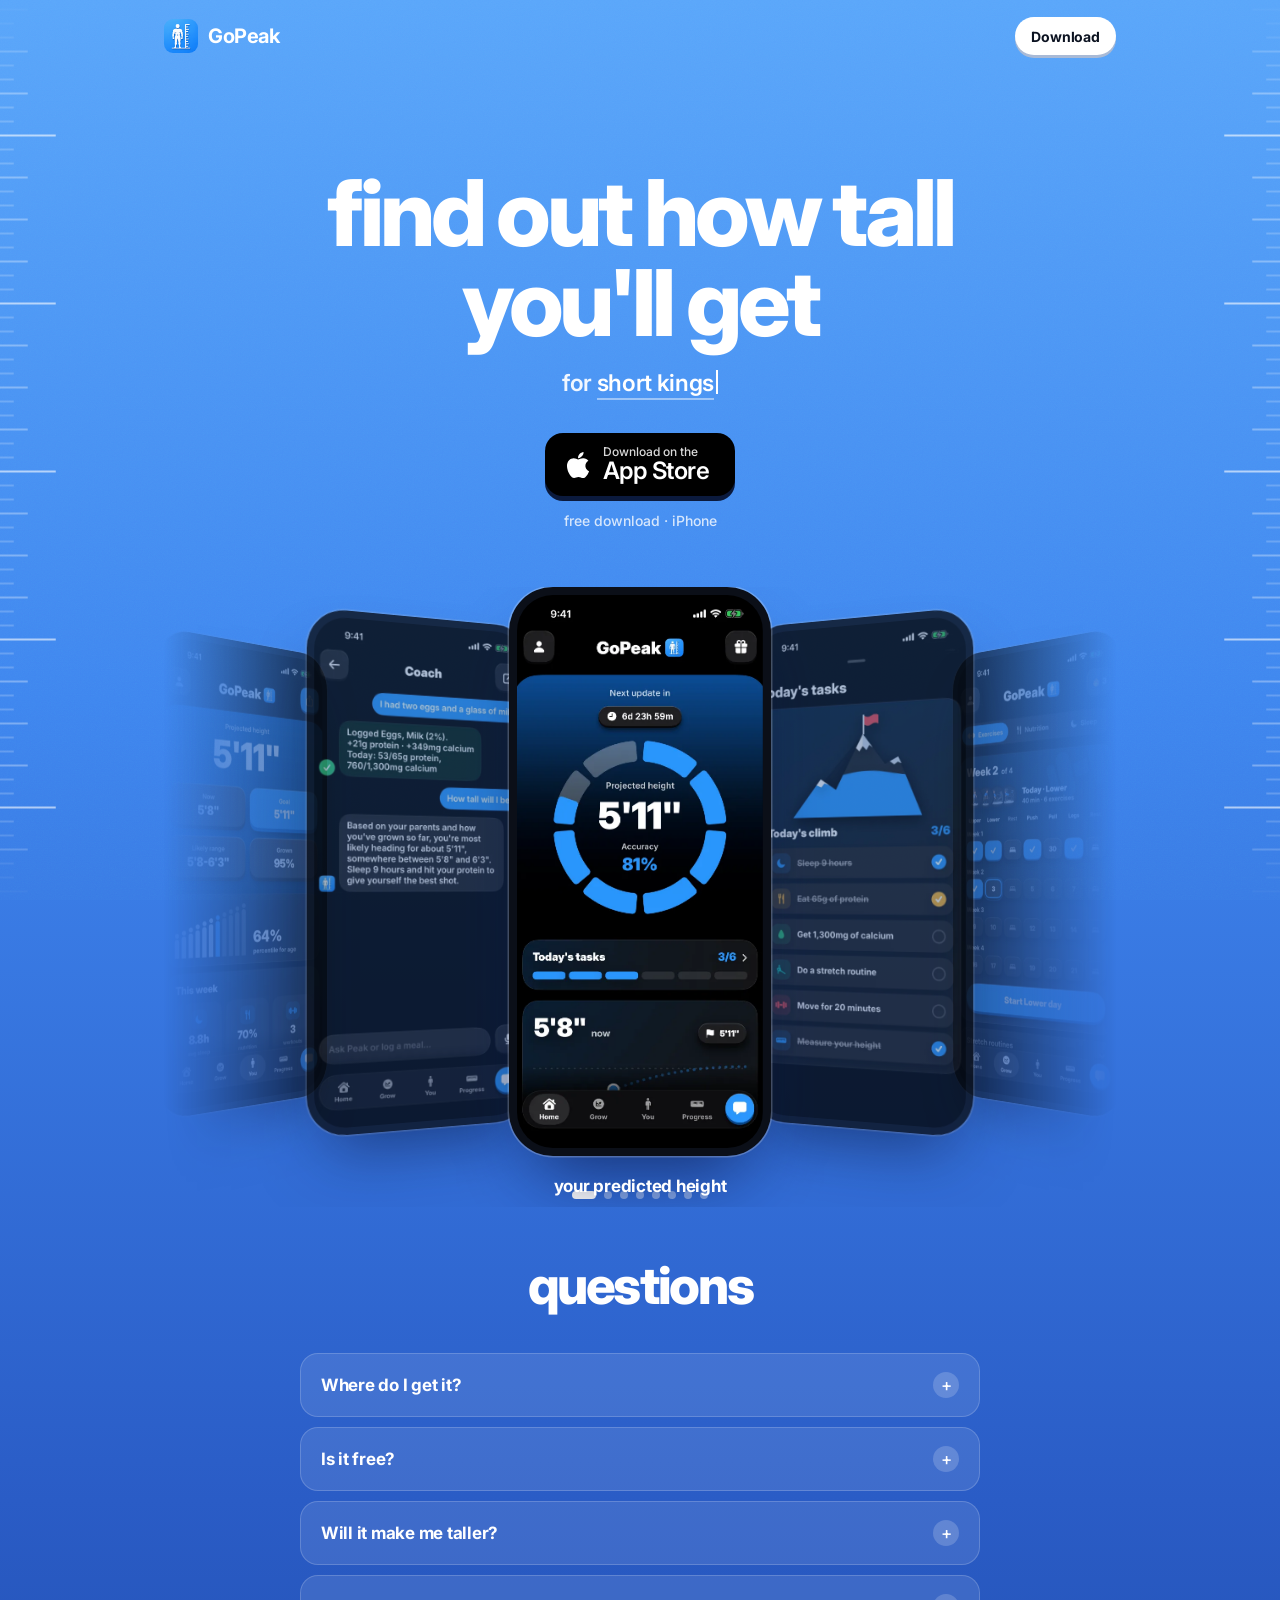
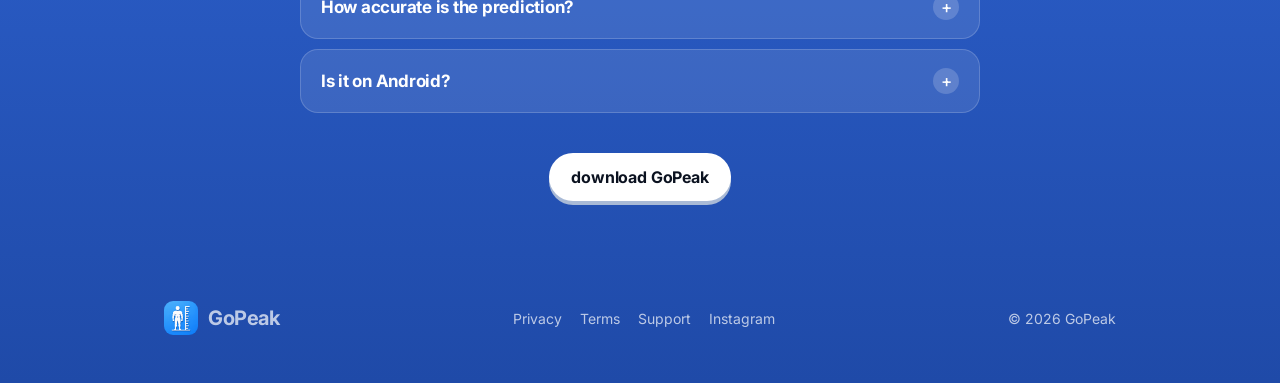
==== commit 19c7759e: "Official page: App Store download replaces the waitlist Co-Authored-By: Claude Opus 5.5 <noreply@ant" ====
--- a/index.html
+++ b/index.html
@@ -4,10 +4,10 @@
 <meta charset="utf-8">
 <meta name="viewport" content="width=device-width, initial-scale=1, viewport-fit=cover">
 <meta name="theme-color" content="#5aa6fa">
-<title>GoPeak Waitlist</title>
-<meta name="description" content="Find out how tall you'll get. GoPeak predicts your adult height range and gives you a daily plan to reach the top of it. Join the waitlist.">
+<title>GoPeak: find out how tall you’ll get</title>
+<meta name="description" content="Find out how tall you'll get. GoPeak predicts your adult height range and gives you a daily plan to reach the top of it. Free to download on iPhone.">
 <meta property="og:title" content="GoPeak: find out how tall you'll get">
-<meta property="og:description" content="GoPeak is almost here. Join the waitlist for free early access on iPhone.">
+<meta property="og:description" content="Predict your adult height and get a daily plan to reach the top of your range. On the App Store.">
 <meta property="og:image" content="https://getgopeak.com/og.jpg">
 <meta name="twitter:card" content="summary_large_image">
 <link rel="icon" href="logo.png">
@@ -114,6 +114,9 @@
 .done .share:hover{box-shadow:0 5px 0 #1b4fa8}
 @keyframes pop{from{transform:scale(.94);opacity:0}}
 
+.appstore{display:inline-flex;align-items:center;gap:12px;margin:32px auto 0;padding:12px 26px 12px 20px;border-radius:18px;background:#000;color:#fff;text-align:left;box-shadow:0 5px 0 #0b1a3d;transition:transform .18s var(--ease),box-shadow .18s var(--ease)}
+.appstore:hover{transform:translateY(-2px);box-shadow:0 7px 0 #0b1a3d}.appstore:active{transform:translateY(3px);box-shadow:0 2px 0 #0b1a3d}
+.appstore small{display:block;font-size:12px;font-weight:500;opacity:.85;line-height:1.1}.appstore b{display:block;font-size:24px;font-weight:600;letter-spacing:-.02em;line-height:1.1}
 /* screenshot carousel: swipe or drag, auto-rotates, phones turn around a circle */
 .carousel{position:relative;margin:56px auto 0;padding-bottom:8px;touch-action:pan-y;user-select:none;-webkit-user-select:none}
 .stage{position:relative;height:600px;perspective:1400px;cursor:grab}
@@ -167,7 +170,7 @@
 <nav>
   <div class="wrap">
     <a class="brand" href="#top"><img src="logo.png" alt="">GoPeak</a>
-    <a class="btn btn-sm" href="#top" data-focus>Join waitlist</a>
+    <a class="btn btn-sm" href="https://apps.apple.com/app/id6820637191?pt=128964594&ct=site&mt=8" data-dl>Download</a>
   </div>
 </nav>
 
@@ -176,18 +179,8 @@
     <h1>find out how <span class="tall">tall</span> you'll get</h1>
     <p class="typed" aria-label="For short kings, late bloomers and anyone who wants to be taller"><span aria-hidden="true">for <span class="who" id="who"></span><span class="caret"></span></span></p>
 
-    <form class="pill" id="heroForm" novalidate>
-      <button type="button" class="pill-label" id="pillOpen">join waitlist</button>
-      <label class="sr" for="heroEmail">Email</label>
-      <input id="heroEmail" class="pill-input" type="email" name="email" placeholder="your email" autocomplete="email" required tabindex="-1">
-      <input type="text" name="company" tabindex="-1" autocomplete="off" class="sr" aria-hidden="true">
-      <button type="submit" class="pill-go" aria-label="Join waitlist" tabindex="-1"><svg width="18" height="18" viewBox="0 0 20 20" fill="none"><path d="M4 10h12M11 5l5 5-5 5" stroke="currentColor" stroke-width="2" stroke-linecap="round" stroke-linejoin="round"/></svg></button>
-    </form>
-    <div class="done" id="heroDone"><span class="check"><svg width="16" height="16" viewBox="0 0 12 12" fill="none"><path d="M2 6.5L4.5 9L10 3" stroke="currentColor" stroke-width="1.8" stroke-linecap="round" stroke-linejoin="round"/></svg></span><div><b>You're on the list</b><span data-msg>We'll email you the day it drops.</span></div><button class="btn btn-sm share" data-share>Share</button></div>
-    <p class="ask" id="ask">saved. want a text the day it drops too?</p>
-    <button type="button" class="skip" id="skip">skip, email is fine</button>
-    <p class="legal" id="legal">Add your number to get one text when GoPeak launches. Msg and data rates may apply. Reply STOP to opt out.</p>
-    <p class="note" id="note">free early access · iPhone</p>
+    <a class="appstore" href="https://apps.apple.com/app/id6820637191?pt=128964594&ct=site&mt=8" data-dl aria-label="Download GoPeak on the App Store"><svg viewBox="0 0 384 512" width="26" height="30" fill="currentColor"><path d="M318.7 268.7c-.2-36.7 16.4-64.4 50-84.8-18.8-26.9-47.2-41.7-84.7-44.6-35.5-2.8-74.3 20.7-88.5 20.7-15 0-49.4-19.7-76.4-19.7C63.3 141.2 4 184.8 4 273.5q0 39.3 14.4 81.2c12.8 36.7 59 126.7 107.2 125.2 25.2-.6 43-17.9 75.8-17.9 31.8 0 48.3 17.9 76.4 17.9 48.6-.7 90.4-82.5 102.6-119.3-65.2-30.7-61.7-90-61.7-91.9zm-56.6-164.2c27.3-32.4 24.8-61.9 24-72.5-24.1 1.4-52 16.4-67.9 34.9-17.5 19.8-27.8 44.3-25.6 71.9 26.1 2 49.9-11.4 69.5-34.3z"/></svg><span><small>Download on the</small><b>App Store</b></span></a>
+    <p class="note" id="note">free download · iPhone</p>
 
     <div class="carousel" id="carousel" aria-label="App screenshots, swipe to browse">
       <div class="stage" id="stage">
@@ -208,14 +201,13 @@
   <section class="faq wrap" id="faq">
     <h2>questions</h2>
     <div class="faq-list">
-      <details><summary>When does GoPeak launch?<i>+</i></summary><p>Very soon. GoPeak is in final review for the App Store. Everyone on the waitlist gets an email the day it's live.</p></details>
-      <details><summary>Is it free?<i>+</i></summary><p>Joining the waitlist is free. The app has a free trial so you can try everything before you pay.</p></details>
+      <details><summary>Where do I get it?<i>+</i></summary><p>GoPeak is on the <a href="https://apps.apple.com/app/id6820637191?pt=128964594&ct=site&mt=8">App Store</a> for iPhone.</p></details>
+      <details><summary>Is it free?<i>+</i></summary><p>Downloading is free, and there's a free trial so you can try everything before you pay.</p></details>
       <details><summary>Will it make me taller?<i>+</i></summary><p>No app can make you taller than your genetics. GoPeak shows your realistic range and helps you build the sleep, nutrition and training habits that help you reach the top of it.</p></details>
       <details><summary>How accurate is the prediction?<i>+</i></summary><p>It uses the mid-parental method, the standard starting point doctors use, and shows a range instead of one exact number. It's an estimate, not medical advice.</p></details>
-      <details><summary>Is it on Android?<i>+</i></summary><p>iPhone first. Join the waitlist and we'll tell you if Android comes later.</p></details>
-      <details><summary>What do you do with my email and number?<i>+</i></summary><p>We only use them to tell you when GoPeak launches. Your phone number is optional. No spam and we never sell either one. See our <a href="https://gopeak-app.netlify.app/privacy">privacy policy</a>.</p></details>
+      <details><summary>Is it on Android?<i>+</i></summary><p>iPhone only for now.</p></details>
     </div>
-    <div class="again"><a class="btn" href="#top" data-focus>join the waitlist</a></div>
+    <div class="again"><a class="btn" href="https://apps.apple.com/app/id6820637191?pt=128964594&ct=site&mt=8" data-dl>download GoPeak</a></div>
   </section>
 </main>
 
@@ -228,7 +220,7 @@
 </footer>
 
 <script>
-// Signups go to GoPeak's Supabase "waitlist" table. The public key can only insert and read the total count.
+// Anonymous page analytics go to GoPeak's Supabase (site_events). App Store taps are logged as "open".
 const API = "https://etdbjahwegsmuelcawgf.supabase.co/rest/v1";
 const KEY = "sb_publishable_p8exB2dS5lpdz-p1chueJA_n9zRQdnG";
 const H = { apikey: KEY, "Content-Type": "application/json" };
@@ -341,113 +333,7 @@
 }
 track("view");
 
-let count = null;
-async function loadCount() {
-  try { const r = await fetch(`${API}/rpc/waitlist_count`, { method: "POST", headers: H, body: "{}" }); if (r.ok) count = await r.json(); } catch {}
-  if (step !== "phone" && typeof count === "number" && count >= 25) document.getElementById("note").textContent = `${count.toLocaleString()} people already on the list`;
-}
-loadCount();
-
-// any "join" button scrolls up and puts you in the email box
-const form = document.getElementById("heroForm"), email = document.getElementById("heroEmail");
-function openPill() {
-  track("open");
-  form.classList.add("open");
-  form.querySelectorAll("[tabindex='-1']:not([name=company])").forEach((el) => el.removeAttribute("tabindex"));
-  setTimeout(() => email.focus({ preventScroll: true }), 260);
-}
-document.getElementById("pillOpen").addEventListener("click", openPill);
-document.querySelectorAll("[data-focus]").forEach((a) => a.addEventListener("click", (e) => {
-  e.preventDefault();
-  window.scrollTo({ top: 0, behavior: "smooth" });
-  if (form.style.display !== "none") setTimeout(openPill, 450);
-}));
-
-const validEmail = (v) => /^[^@\s]+@[^@\s]+\.[^@\s]+$/.test(v.trim());
-// phone: keep digits, US numbers get +1, otherwise need a leading + and 8 to 15 digits
-function cleanPhone(v) {
-  const plus = v.trim().startsWith("+"), d = v.replace(/\D/g, "");
-  if (!plus && d.length === 10) return "+1" + d;
-  if (!plus && d.length === 11 && d[0] === "1") return "+" + d;
-  if (plus && d.length >= 8 && d.length <= 15) return "+" + d;
-  return null;
-}
-// pretty US formatting while typing: (555) 123-4567
-function formatPhone(v) {
-  if (v.trim().startsWith("+")) return v;
-  const d = v.replace(/\D/g, "").slice(0, 10);
-  if (d.length < 4) return d;
-  if (d.length < 7) return `(${d.slice(0, 3)}) ${d.slice(3)}`;
-  return `(${d.slice(0, 3)}) ${d.slice(3, 6)}-${d.slice(6)}`;
-}
-const shake = () => { form.classList.remove("bad"); void form.offsetWidth; form.classList.add("bad"); };
-const skip = document.getElementById("skip"), legal = document.getElementById("legal"), note = document.getElementById("note");
-var step = "email", savedEmail = "", wasOnList = false;
-
-async function post(path, body) {
-  if (LOCAL) { await new Promise((r) => setTimeout(r, 400)); return { ok: true, status: 201 }; }
-  return fetch(`${API}/${path}`, { method: "POST", headers: { ...H, Prefer: "return=minimal" }, body: JSON.stringify(body) });
-}
-
-function finish(withPhone) {
-  const done = document.getElementById("heroDone"), how = withPhone ? "text and email you" : "email you";
-  done.querySelector("[data-msg]").textContent = wasOnList ? `You were already on it. We'll ${how} the day it drops.`
-    : typeof count === "number" && count > 0 ? `You're #${count.toLocaleString()}. We'll ${how} the day it drops.` : `We'll ${how} the day it drops.`;
-  form.style.display = "none"; skip.classList.remove("show"); document.getElementById("ask").classList.remove("show");
-  note.style.display = ""; legal.classList.remove("show");
-  note.textContent = "free early access · iPhone"; loadCount();
-  done.classList.add("show");
-}
-
-// step 2: the same pill turns into an optional phone field
-function askPhone() {
-  step = "phone";
-  email.value = ""; email.type = "tel"; email.name = "phone"; email.placeholder = "phone number (optional)";
-  email.setAttribute("autocomplete", "tel"); email.setAttribute("inputmode", "tel");
-  form.querySelector("label").textContent = "Phone number";
-  form.querySelector(".pill-go").setAttribute("aria-label", "Add phone number");
-  form.querySelector(".pill-go").disabled = false;
-  note.style.display = "none"; document.getElementById("ask").classList.add("show");
-  skip.classList.add("show"); legal.classList.add("show");
-  setTimeout(() => email.focus({ preventScroll: true }), 50);
-}
-email.addEventListener("input", () => { if (step === "phone") email.value = formatPhone(email.value); });
-skip.addEventListener("click", () => finish(false));
-
-form.addEventListener("submit", async (e) => {
-  e.preventDefault();
-  if (form.company.value) return;
-  const btn = form.querySelector(".pill-go");
-  if (step === "email") {
-    if (!validEmail(email.value)) { shake(); email.focus(); return; }
-    btn.disabled = true;
-    try {
-      savedEmail = email.value.trim().toLowerCase();
-      const r = await post("waitlist", { email: savedEmail });
-      if (!r.ok && r.status !== 409) throw 0;
-      wasOnList = r.status === 409;
-      if (r.ok) track("signup");
-      await loadCount();
-      askPhone();
-    } catch { btn.disabled = false; shake(); }
-    return;
-  }
-  const phone = cleanPhone(email.value);
-  if (!phone) { shake(); email.focus(); return; }
-  btn.disabled = true;
-  try {
-    const r = await post("rpc/waitlist_add_phone", { p_email: savedEmail, p_phone: phone });
-    if (!r.ok) throw 0;
-    track("phone");
-    finish(true);
-  } catch { btn.disabled = false; shake(); }
-});
-
-document.querySelectorAll("[data-share]").forEach((b) => b.addEventListener("click", async () => {
-  const data = { title: "GoPeak", text: "Find out how tall you'll get. Join the GoPeak waitlist:", url: location.origin + location.pathname };
-  if (navigator.share) { try { await navigator.share(data); } catch {} return; }
-  try { await navigator.clipboard.writeText(data.url); b.textContent = "Copied"; } catch {}
-}));
+document.querySelectorAll("[data-dl]").forEach((a) => a.addEventListener("click", () => track("open")));
 </script>
 </body>
 </html>
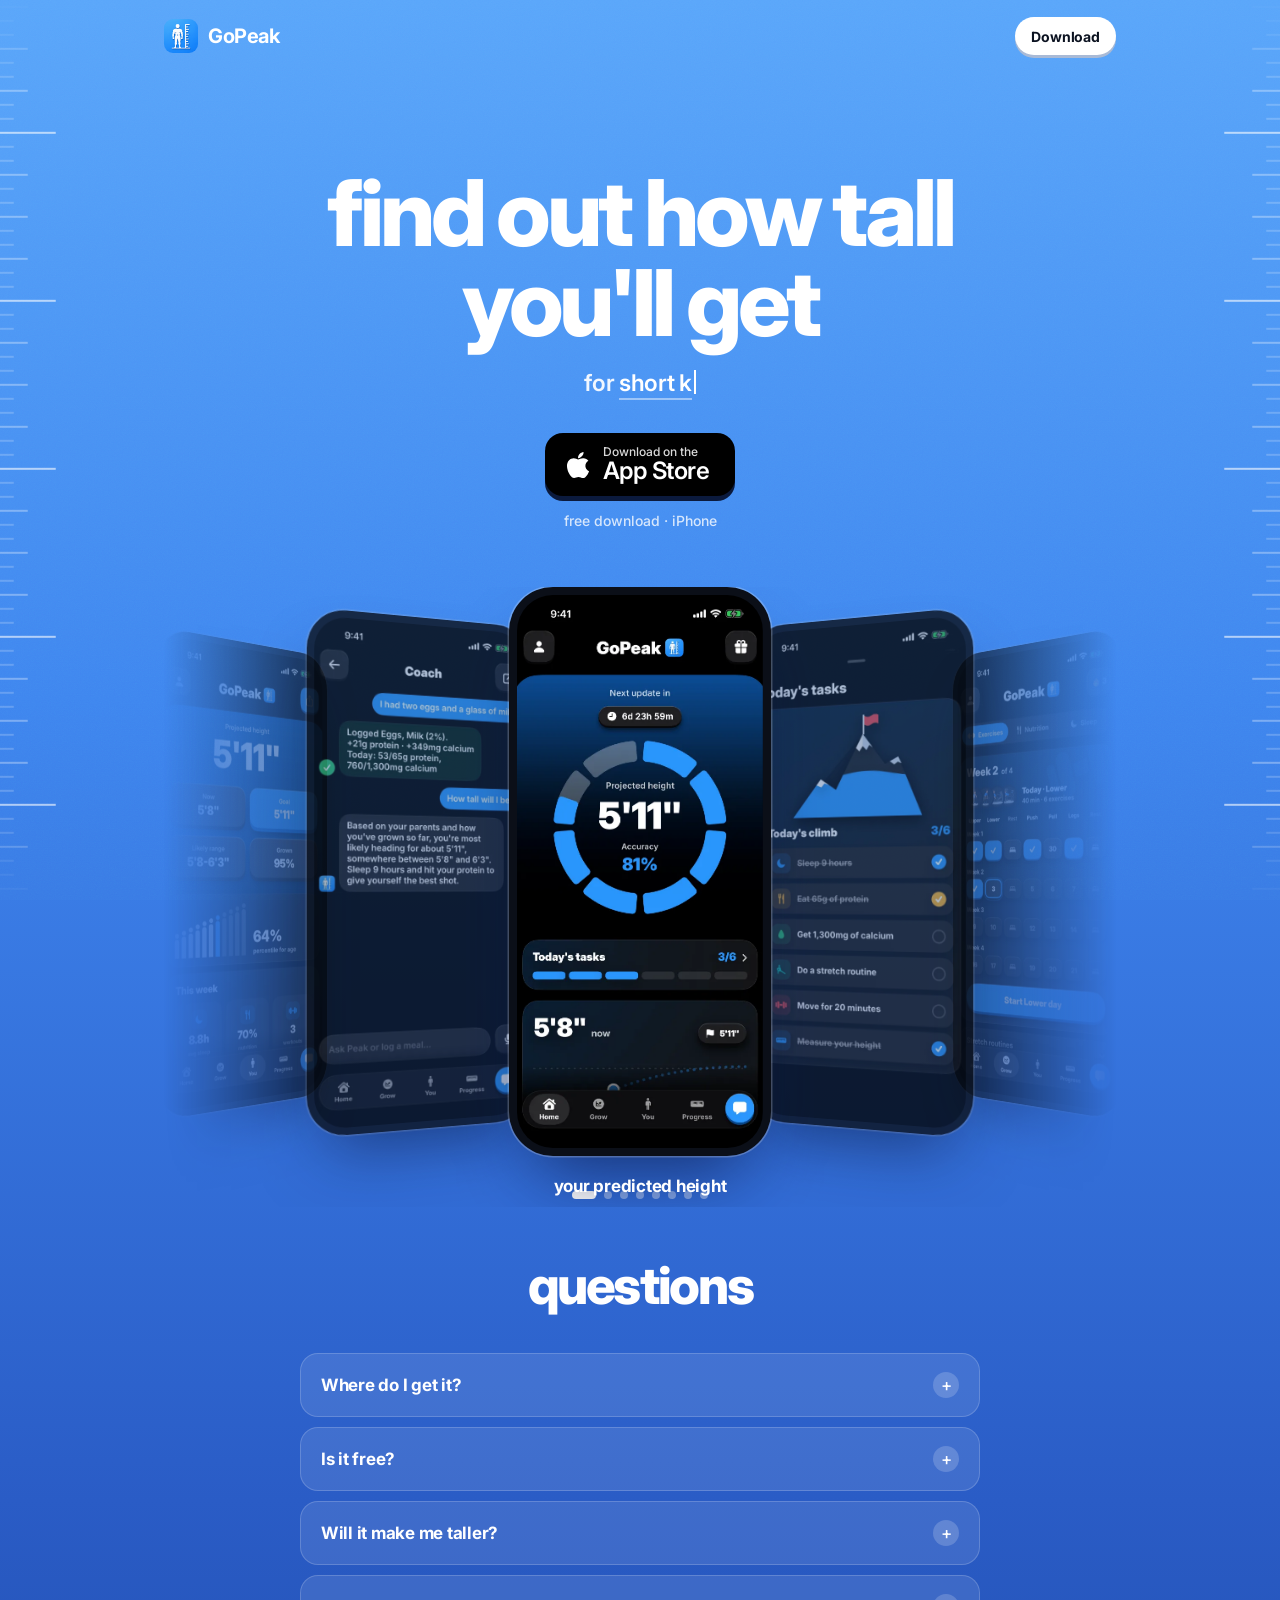
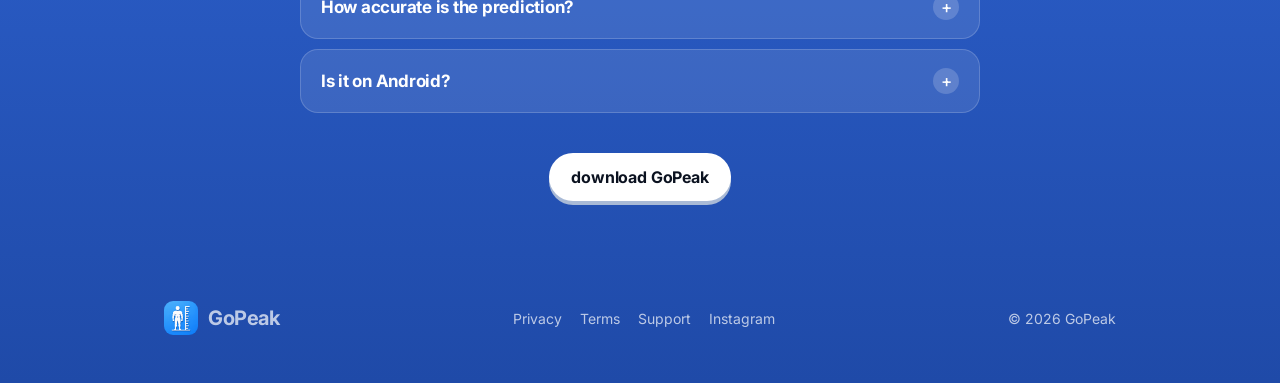
==== commit 1b0664ad: "New link preview image: current app, App Store instead of waitlist Co-Authored-By: Claude Opus 5.5 <" ====
--- a/index.html
+++ b/index.html
@@ -8,8 +8,9 @@
 <meta name="description" content="Find out how tall you'll get. GoPeak predicts your adult height range and gives you a daily plan to reach the top of it. Free to download on iPhone.">
 <meta property="og:title" content="GoPeak: find out how tall you'll get">
 <meta property="og:description" content="Predict your adult height and get a daily plan to reach the top of your range. On the App Store.">
-<meta property="og:image" content="https://getgopeak.com/og.jpg">
+<meta property="og:image" content="https://getgopeak.com/og-2026-11.jpg">
 <meta name="twitter:card" content="summary_large_image">
+<meta name="twitter:image" content="https://getgopeak.com/og-2026-11.jpg">
 <link rel="icon" href="logo.png">
 <link rel="apple-touch-icon" href="logo.png">
 <link rel="preconnect" href="https://fonts.googleapis.com">
